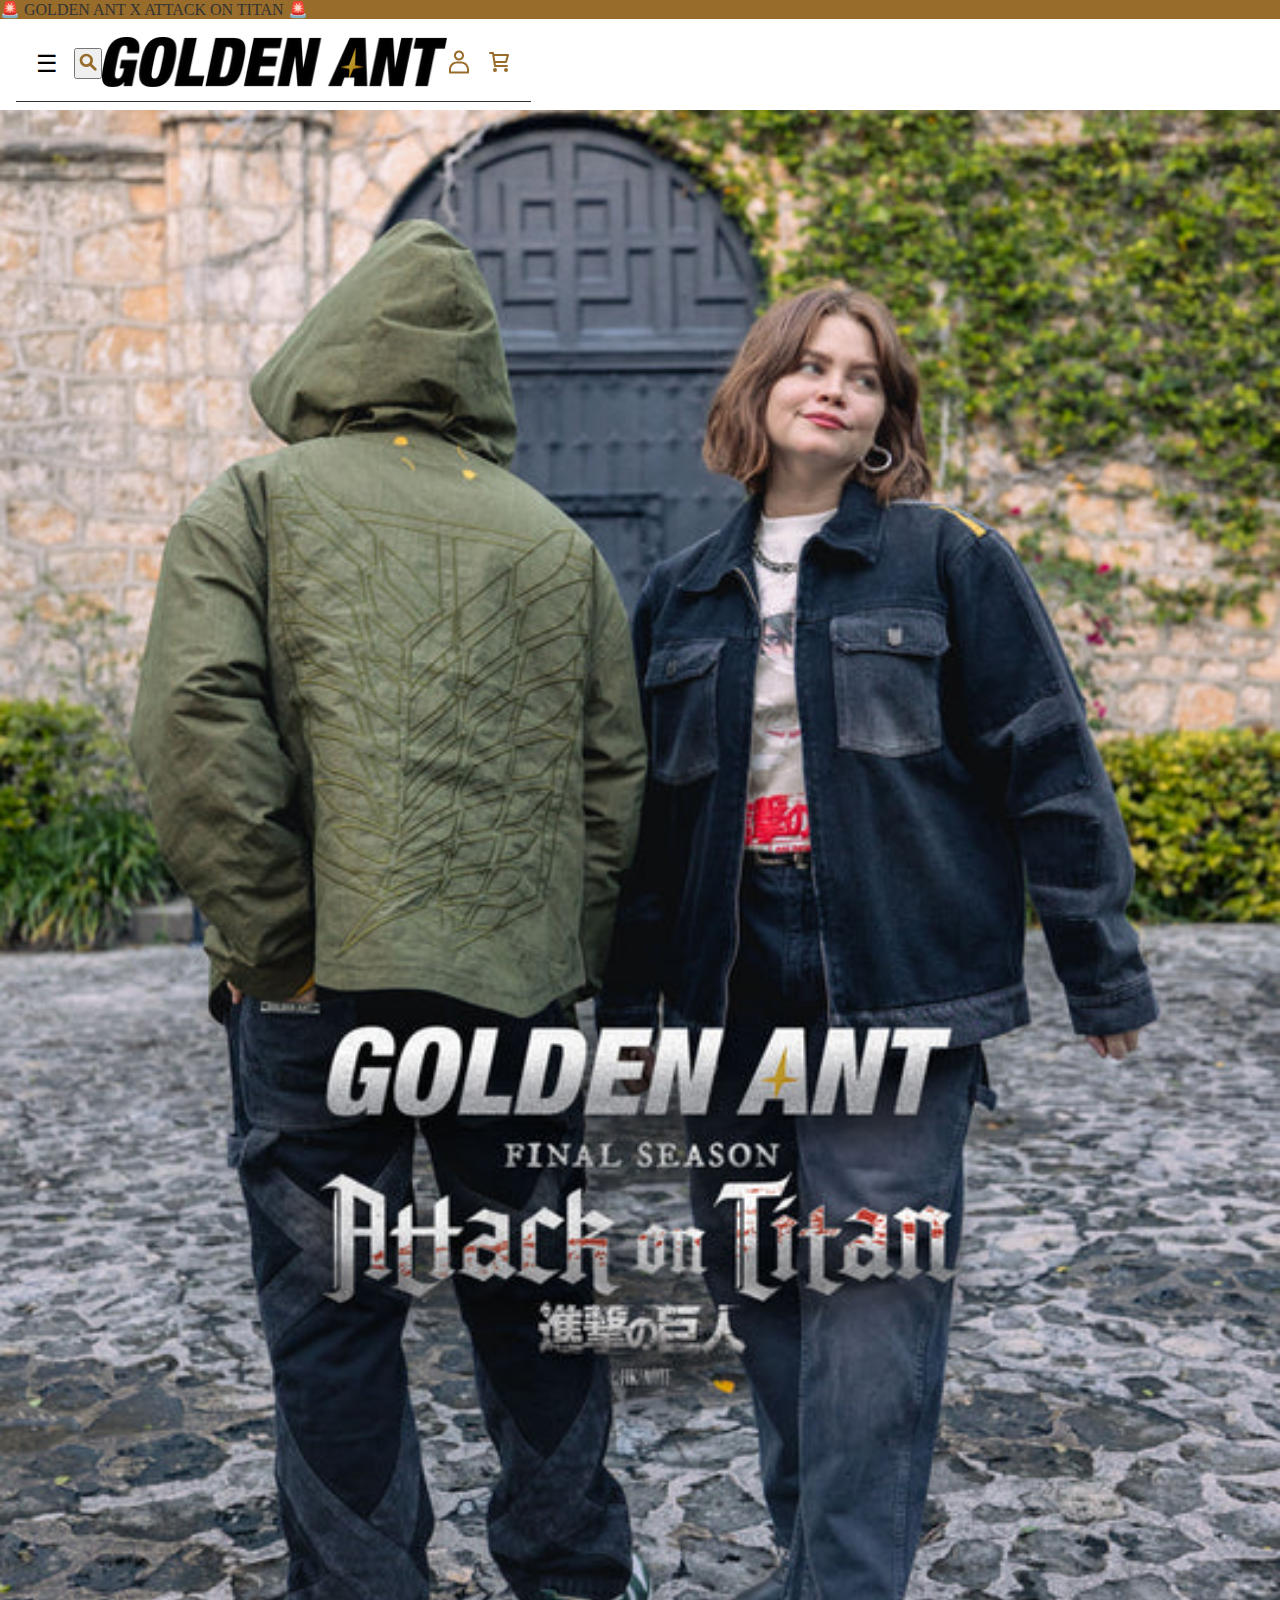
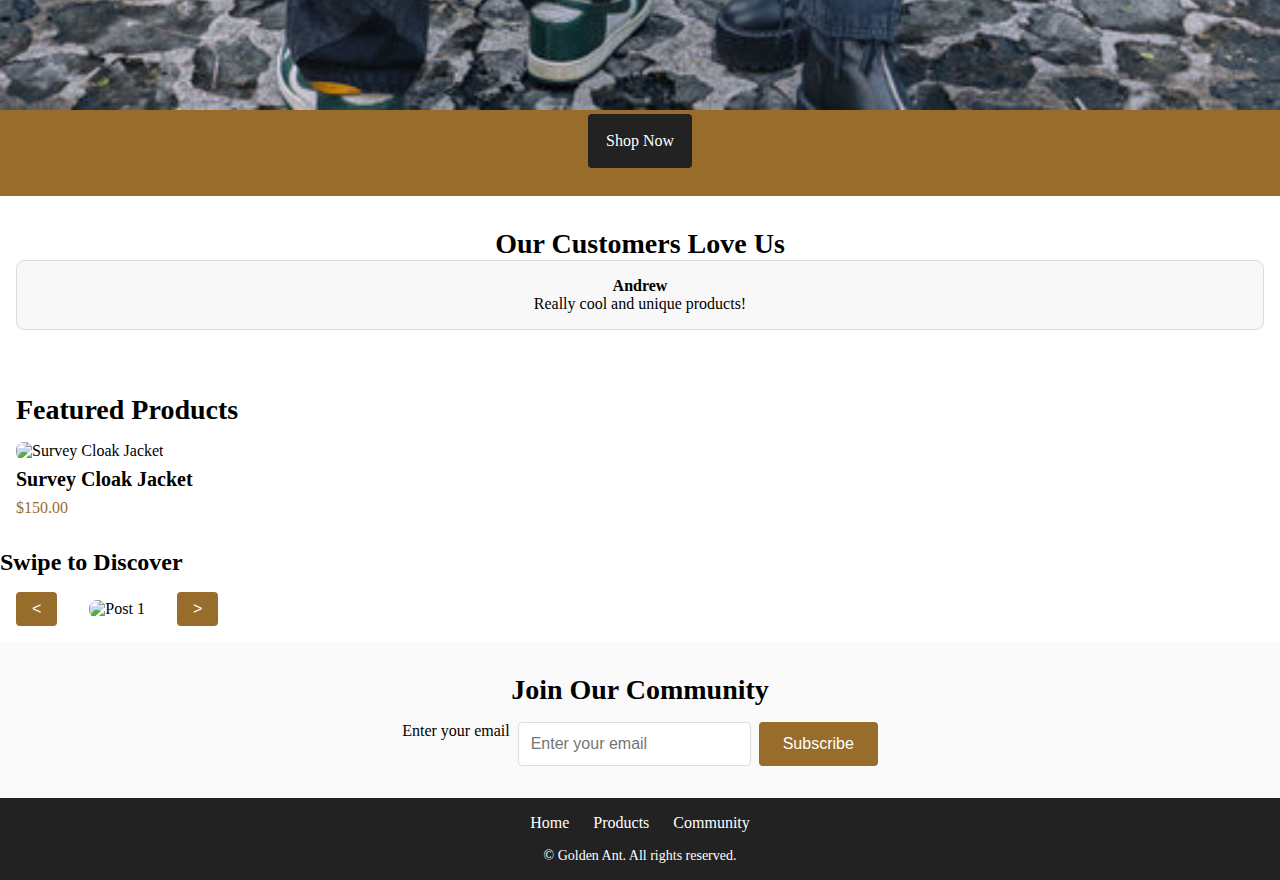
==== index.html @ 6c6c3143 "headache 2" ====
<!DOCTYPE html>
<html lang="en">
<head>
    <meta charset="UTF-8">
    <meta name="author" content="Anko">
    <meta name="viewport" content="width=device-width, initial-scale=1">
    <title>Golden Ant x Attack on Titan</title>
    <link href="styles/style.css" rel="stylesheet">
    <link rel="icon" type="image/svg+xml" href="images/ga-logo_32x32.png">
</head>

<body>
	 <!-- Announcement Bar -->
	 <div class="announcement-bar">
		<div class="sf__scrolling-text">
			<p >🚨 GOLDEN ANT X ATTACK ON TITAN 🚨</p>

		</div>
	</div>
    <!-- Header Section -->
    <header>
        <nav class="header-2__desktop" role="navigation" aria-label="Main Navigation">
			<!-- Left Navigation -->
			<div class="header-left">
			  <button class="nav-toggle" aria-label="Toggle navigation">☰</button>
			  <button class="search-toggle" aria-label="Search">
				<img src="/images/search-icon.svg" alt="Search" />
			  </button>
			</div>
		  
			<!-- Logo in the middle -->
			<div class="nav-logo">
			  <a href="#home" aria-label="Home">
				<img src="/images/GA-WORD-B-goldstar(3).png" alt="Golden Ant Logo" />
			  </a>
			</div>
		  
			<!-- Right Navigation -->
			<div class="header-right">
			  <a href="#login" class="icon" aria-label="User Login">
				<img src="/images/user-icon.svg" alt="User Login" />
			  </a>
			  <a href="#cart" class="icon" aria-label="Shopping Cart">
				<img src="/images/cart-icon.svg" alt="Shopping Cart" />
			  </a>
			</div>
		  
			<!-- Side Navigation -->
			<aside class="side-nav" aria-label="Side Navigation">
			  <button class="close-btn" aria-label="Close navigation">×</button>
			  <ul>
				<li><a href="#hero">Home</a></li>
				<li><a href="#reviews">Reviews</a></li>
				<li><a href="#products">Products</a></li>
				<li><a href="#community">Community</a></li>
			  </ul>
			</aside>
		  </nav>
		  
		  
    </header>

    <!-- Main Content -->
    <main>
        <!-- Hero Section -->
        <section id="hero" class="hero">
			<img id="hero-back"src="/images/AOT-LOOKBOOK-BANNER-MOBILE_e3d290a5-d907-42a6-9ab3-81bd8cd0cb33_540x.jpg" alt="">
            <a href="#products" class="cta-button" aria-label="Shop Now">Shop Now</a>
        </section>

        <!-- Reviews Section -->
        <section id="reviews" class="customer-reviews">
            <h2>Our Customers Love Us</h2>
            <div class="reviews">
                <div class="review">
                    <h4>Andrew</h4>
                    <p>Really cool and unique products!</p>
                </div>
                <!-- Add more reviews as needed -->
            </div>
        </section>

        <!-- Featured Products Section -->
        <section id="products" class="featured-products">
            <h2>Featured Products</h2>
            <div class="product-grid">
                <div class="product">
                    <img src="product1.jpg" alt="Survey Cloak Jacket">
                    <h3>Survey Cloak Jacket</h3>
                    <p>$150.00</p>
                </div>
                <!-- Add more products as needed -->
            </div>
        </section>

        <!-- TikTok Carousel -->
        <section class="social-section">
            <h2>Swipe to Discover</h2>
            <div class="carousel">
                <button class="carousel-left" aria-label="Scroll left">&lt;</button>
                <div class="social-feed">
                    <div class="social-item"><img src="tiktok1.jpg" alt="Post 1"></div>
                    <!-- Add more TikTok items as needed -->
                </div>
                <button class="carousel-right" aria-label="Scroll right">&gt;</button>
            </div>
        </section>

        <!-- Newsletter Section -->
        <section id="community" class="newsletter">
            <h2>Join Our Community</h2>
            <form action="submit_newsletter.php" method="POST">
                <label for="email">Enter your email</label>
                <input type="email" id="email" name="email" placeholder="Enter your email" required aria-label="Enter email">
                <button type="submit" aria-label="Subscribe">Subscribe</button>
            </form>
        </section>
    </main>

    <!-- Footer Section -->
    <footer>
        <div class="footer-top">
            <ul>
                <li><a href="#hero" aria-label="Home">Home</a></li>
                <li><a href="#products" aria-label="Products">Products</a></li>
                <li><a href="#community" aria-label="Community">Community</a></li>
            </ul>
        </div>
        <div class="footer-bottom">
            <p>© Golden Ant. All rights reserved.</p>
        </div>
    </footer>

    <script src="script.js"></script>
</body>
</html>
---- styles/style.css ----
/**************/
/* CSS REMEDY */
/**************/
*, *::after, *::before {
	box-sizing: border-box;
	margin: 0;
	padding: 0;
  }
  
  /*********************/
  /* CUSTOM PROPERTIES */
  /*********************/
  :root {
	font-size: 16px; /* 1rem = 16px */
	--primary-color: #986c2a; /* Golden Accent */
	--secondary-color: #222; /* Dark Shade */
	--light-color: #fff; /* White */
	--text-color: #333; /* Standard Text Color */
	--padding: 1rem; /* Reusable padding unit */
	--link-hover-color: #e0921b; /* Link hover effect */
	--border-radius: 0.25rem; /* Border radius for consistent styling */
  }
  
  /****************/
  /* JOUW STYLING */
  /****************/
  body {
    overflow-x: hidden; /* Prevent horizontal scrolling issues */
}
  /* Announcement Bar */
  .announcement-bar {
	display: block;
	justify-content: center;
	align-items: center;
	background-color: var(--primary-color);
	color: #333;
	font-size: 1rem;
	text-align: center;
	position: relative;
	overflow: hidden; /* Ensures scrolling text is contained */
        max-height: none;
        margin-right: 0;
    }

  
  
  .sf__scrolling-text {
	width: 100%;
    height: auto;
    display: flex;
    flex-direction: row;
    align-items: center;
    justify-content: flex-start;
    overflow: hidden;
    white-space: nowrap;
    vertical-align: baseline;
	animation: scrollText 10s linear infinite;
  }
  
  @keyframes scrollText {
	0% {
	  transform: translateX(100%);
	}
	100% {
	  transform: translateX(-100%);
	}
  }
  
  /* Header Styles */
/*****************/
/* HEADER STYLES */
/*****************/
/* Header Styling */
header {
    display: flex;
    justify-content: space-between; /* Space between logo and nav icons */
    align-items: center; /* Center elements vertically */
    background-color: var(--light-color);
    padding: 0.5rem var(--padding);
    position: sticky; /* Keeps the header fixed on scroll */
    top: 0;
    z-index: 10;
}
  
  /* Desktop Header */
  .header-2__desktop {
	display: flex;
	justify-content: space-between;
	align-items: center;
	padding: 10px 20px;
	background-color: var(--light-color);
	border-bottom: 1px solid var(--text-color);
	position: sticky;
	top: 0;
	z-index: 1000;
  }
  
  
  /* Left and Right Header Sections */
  .header-left,
  .header-right {
	  display: flex;
	  flex-shrink: 0;
	  align-items: center; /* Align items vertically */
	  gap: 1rem; /* Space between icons */
  }
  
  .header-right {
	  justify-content: flex-end; /* Right-align icons */
  }
  
  .icon img,
  .search-toggle img {
	  width: 24px;
	  height: 24px;
  }
  
  
  /* Center the Logo */
  .nav-logo {
    flex: 1; /* Takes available space */
    display: flex;
    justify-content: center; /* Centers the logo */
    align-items: center; /* Aligns logo vertically */
}

.nav-logo img {
    max-height: 50px; /* Keep a consistent logo size */
    max-width: 100%;
}

  /* Side Navigation (Initially hidden) */
  .side-nav {
	position: fixed;
	top: 0;
	left: -250px; /* Initially hidden */
	width: 250px;
	height: 100%;
	background-color: var(--secondary-color);
	color: var(--light-color);
	z-index: 2000; /* Above everything else */
	padding-top: 60px;
	transition: left 0.3s ease;
  }
  
  .side-nav.open {
	left: 0; /* Slide in */
  }
  
  .side-nav ul {
	list-style: none;
	padding: 0;
	margin: 0;
  }
  
  .side-nav ul li {
	padding: 15px 20px;
  }
  
  .side-nav ul li a {
	text-decoration: none;
	color: var(--light-color);
	font-size: 1.2rem;
  }
  
  .side-nav ul li a:hover {
	color: var(--link-hover-color);
  }
  
  /* Navigation Toggle Button */
  .nav-toggle {
	background: none;
	border: none;
	font-size: 1.5rem;
	cursor: pointer;
  }
  
  .close-btn {
	font-size: 2rem;
	color: var(--light-color);
	background: none;
	border: none;
	position: absolute;
	top: 10px;
	right: 20px;
	cursor: pointer;
  }
  
   
  /* Icon Styling */
  .icon img,
  .search-toggle img {
	width: 24px;
	height: 24px;
	cursor: pointer;
	flex: 1;
    text-align: right;
  }
  
  
  
  /* Responsive Design for Smaller Screens */
  @media (max-width: 768px) {
    header {
        flex-wrap: wrap; /* Allow wrapping on smaller screens */
        padding: 0.75rem;
    }

    .header-left,
    .header-right {
        justify-content: center; /* Center icons on smaller screens */
        flex: 1; /* Spread evenly */
    }

    .nav-logo {
        order: -1; /* Ensure logo is in the middle */
    }

    .nav-logo img {
        max-height: 40px; /* Reduce logo size */
    }
	.side-nav {
		left: -250px; /* Hide by default on small screens */
	  }
} 
  /* Hero Section */
  #hero-back {
	position: relative;
	background: center/contain no-repeat; /* Use contain instead of cover */
  	background-color: #333; /* Fallback background color */
  	width: 100%;
  	transition: margin-top 0.3s ease; /* Adjust based on the height of the header */
  }

  .hero {
	text-align: center;
	background-color: var(--primary-color);
	color: var(--light-color);
  }
  
  .hero h1 {
	font-size: 2rem;
  }
  
  .hero p {
	font-size: 1.25rem;
	margin: 1rem 0;
  }
  
  .cta-button {
	display: inline-block;
	margin: 0 0 1.75rem;
	padding: 1.125rem;
	font-size: 1rem;
	background-color: var(--secondary-color);
	color: var(--light-color);
	text-decoration: none;
	border-radius: var(--border-radius);
	transition: background-color 0.3s ease;
	
  }
  
  .cta-button:hover {
	background-color: #000; /* Slight darkening */
  }
  
  /* Reviews Section */
  .customer-reviews {
	background-color: var(--light-color);
	padding: 2rem var(--padding);
	text-align: center;
  }
  
  .customer-reviews h2 {
	font-size: 1.75rem;
  }
  
  .reviews {
	display: grid;
	grid-template-columns: repeat(auto-fit, minmax(15rem, 1fr));
	gap: 1.5rem;
  }
  
  .review {
	padding: 1rem;
	background-color: #f8f8f8;
	border: 1px solid #ddd;
	border-radius: 0.5rem;
	font-size: 1rem;
  }
  
  /* Featured Products */
  .featured-products {
	padding: 2rem var(--padding);
  }
  
  .featured-products h2 {
	font-size: 1.75rem;
	margin-bottom: 1rem;
  }
  
  .product-grid {
	display: grid;
	grid-template-columns: repeat(auto-fit, minmax(10rem, 1fr));
	gap: 1rem;
  }
  
  .product img {
	width: 100%;
	height: auto;
	border-radius: 0.5rem;
  }
  
  .product h3 {
	font-size: 1.25rem;
	margin: 0.5rem 0;
  }
  
  .product p {
	font-size: 1rem;
	color: var(--primary-color);
  }
  
  /* Carousel Section */
  .carousel {
	display: flex;
	align-items: center;
	overflow-x: auto;
	gap: 1rem;
	padding: 1rem var(--padding);
	scroll-behavior: smooth;
  }
  
  .carousel-left, .carousel-right {
	background-color: var(--primary-color);
	color: var(--light-color);
	border: none;
	padding: 0.5rem 1rem;
	font-size: 1rem;
	cursor: pointer;
	border-radius: var(--border-radius);
  }
  
  .social-feed {
	display: flex;
	gap: 1rem;
  }
  
  .social-item img {
	width: 8rem;
	height: 8rem;
	object-fit: cover;
	border-radius: 0.5rem;
  }
  
  /* Newsletter Section */
  .newsletter {
	text-align: center;
	padding: 2rem var(--padding);
	background-color: #fafafa;
  }
  
  .newsletter h2 {
	font-size: 1.75rem;
  }
  
  .newsletter form {
	display: flex;
	justify-content: center;
	gap: 0.5rem;
	margin-top: 1rem;
  }
  
  .newsletter input {
	padding: 0.75em;
	font-size: 1rem;
	border: 1px solid #ddd;
	border-radius: var(--border-radius);
  }
  
  .newsletter button {
	padding: 0.75em 1.5em;
	font-size: 1rem;
	background-color: var(--primary-color);
	color: var(--light-color);
	border: none;
	border-radius: var(--border-radius);
	cursor: pointer;
  }
  
  .newsletter button:hover {
	background-color: var(--link-hover-color);
  }
  
  /* Footer */
  footer {
	padding: 1rem var(--padding);
	background-color: var(--secondary-color);
	color: var(--light-color);
	text-align: center;
  }
  
  .footer-top ul {
	list-style: none;
	display: flex;
	justify-content: center;
	gap: 1.5rem;
	padding: 0;
	margin: 0;
  }
  
  .footer-top ul li a {
	color: var(--light-color);
	text-decoration: none;
  }
  
  .footer-top ul li a:hover {
	color: var(--link-hover-color);
  }
  
  .footer-bottom {
	margin-top: 1rem;
	font-size: 0.875rem; /* Slightly smaller font */
  }
  
  /* Responsive Design: Mobile First */
  @media (min-width: 768px) {
	/* Update layout for tablets and larger screens */
	.product-grid {
	  grid-template-columns: repeat(auto-fit, minmax(12rem, 1fr));
	}
  
	.reviews {
	  grid-template-columns: repeat(auto-fit, minmax(18rem, 1fr));
	}
  
	.carousel {
	  gap: 2rem;
	}
  }
  
  @media (min-width: 1024px) {
	/* Update layout for larger screens */
	.product-grid {
	  grid-template-columns: repeat(auto-fit, minmax(15rem, 1fr));
	}
  }
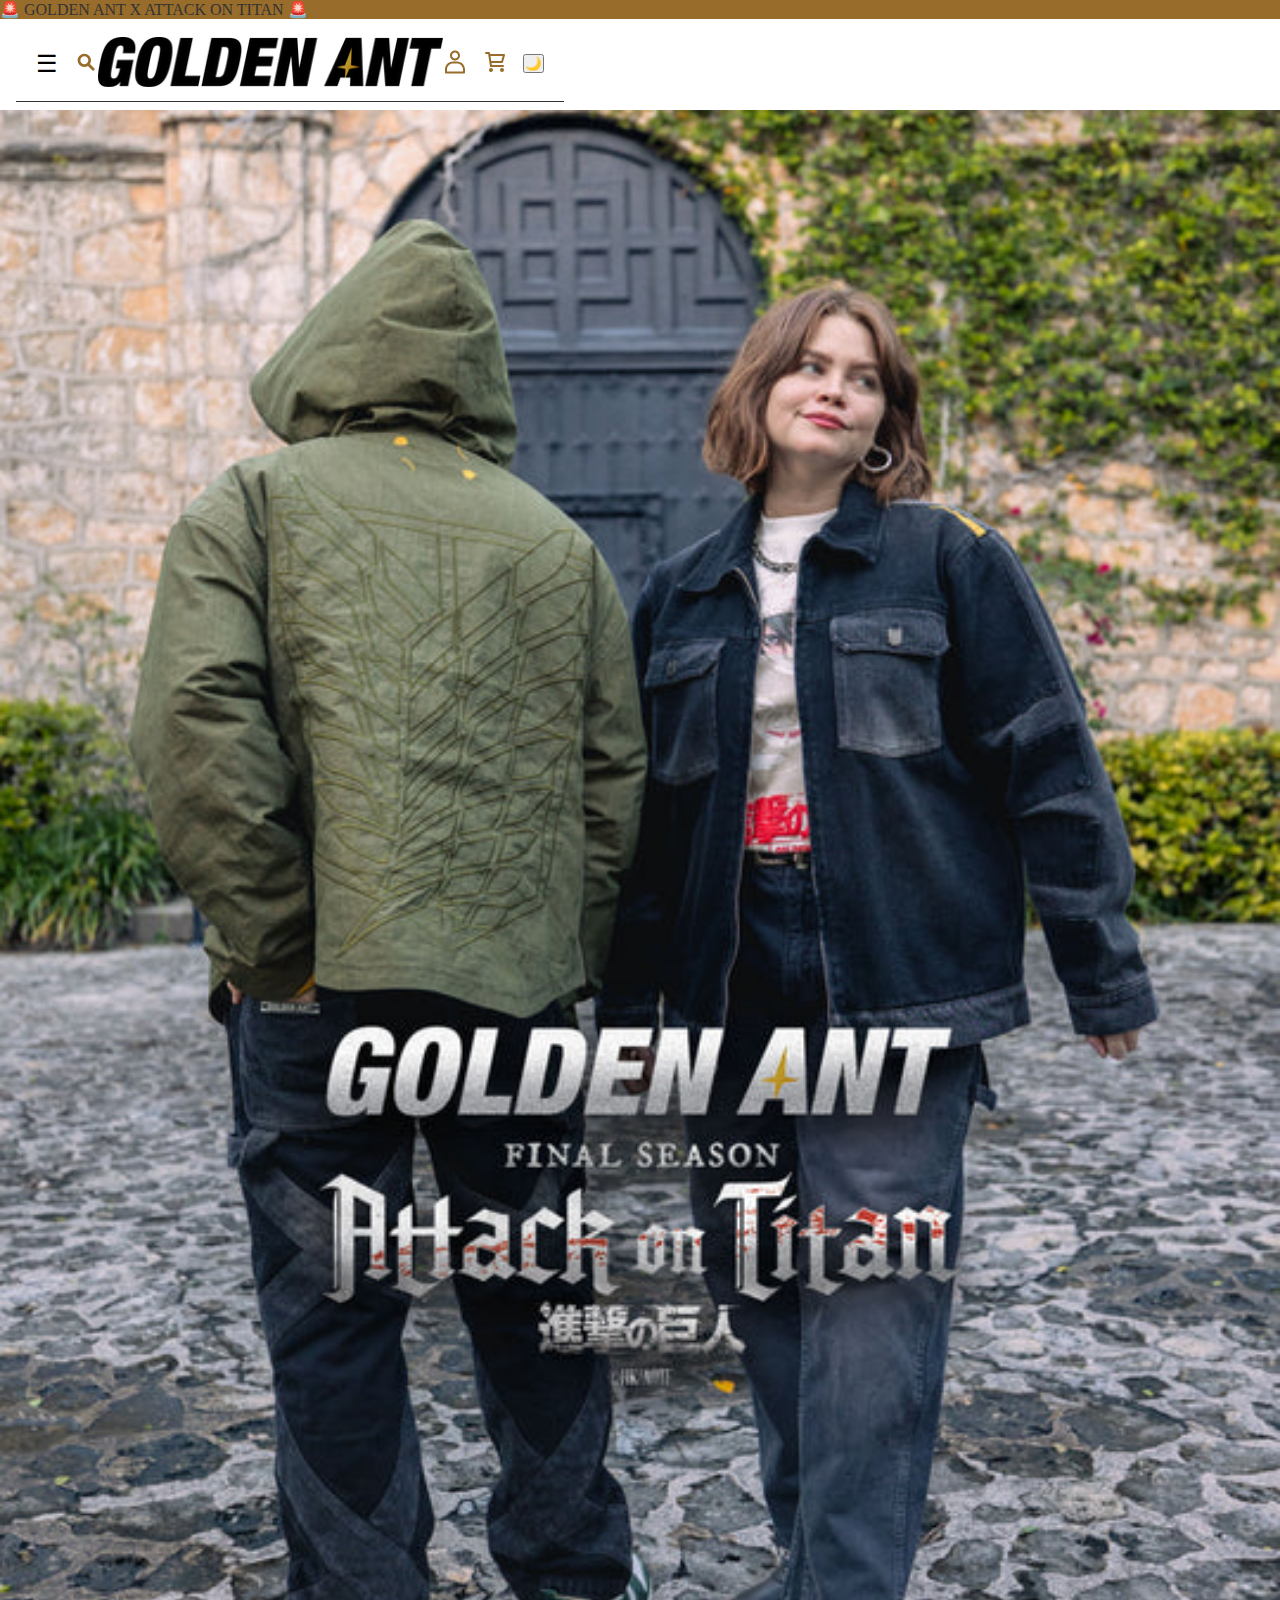
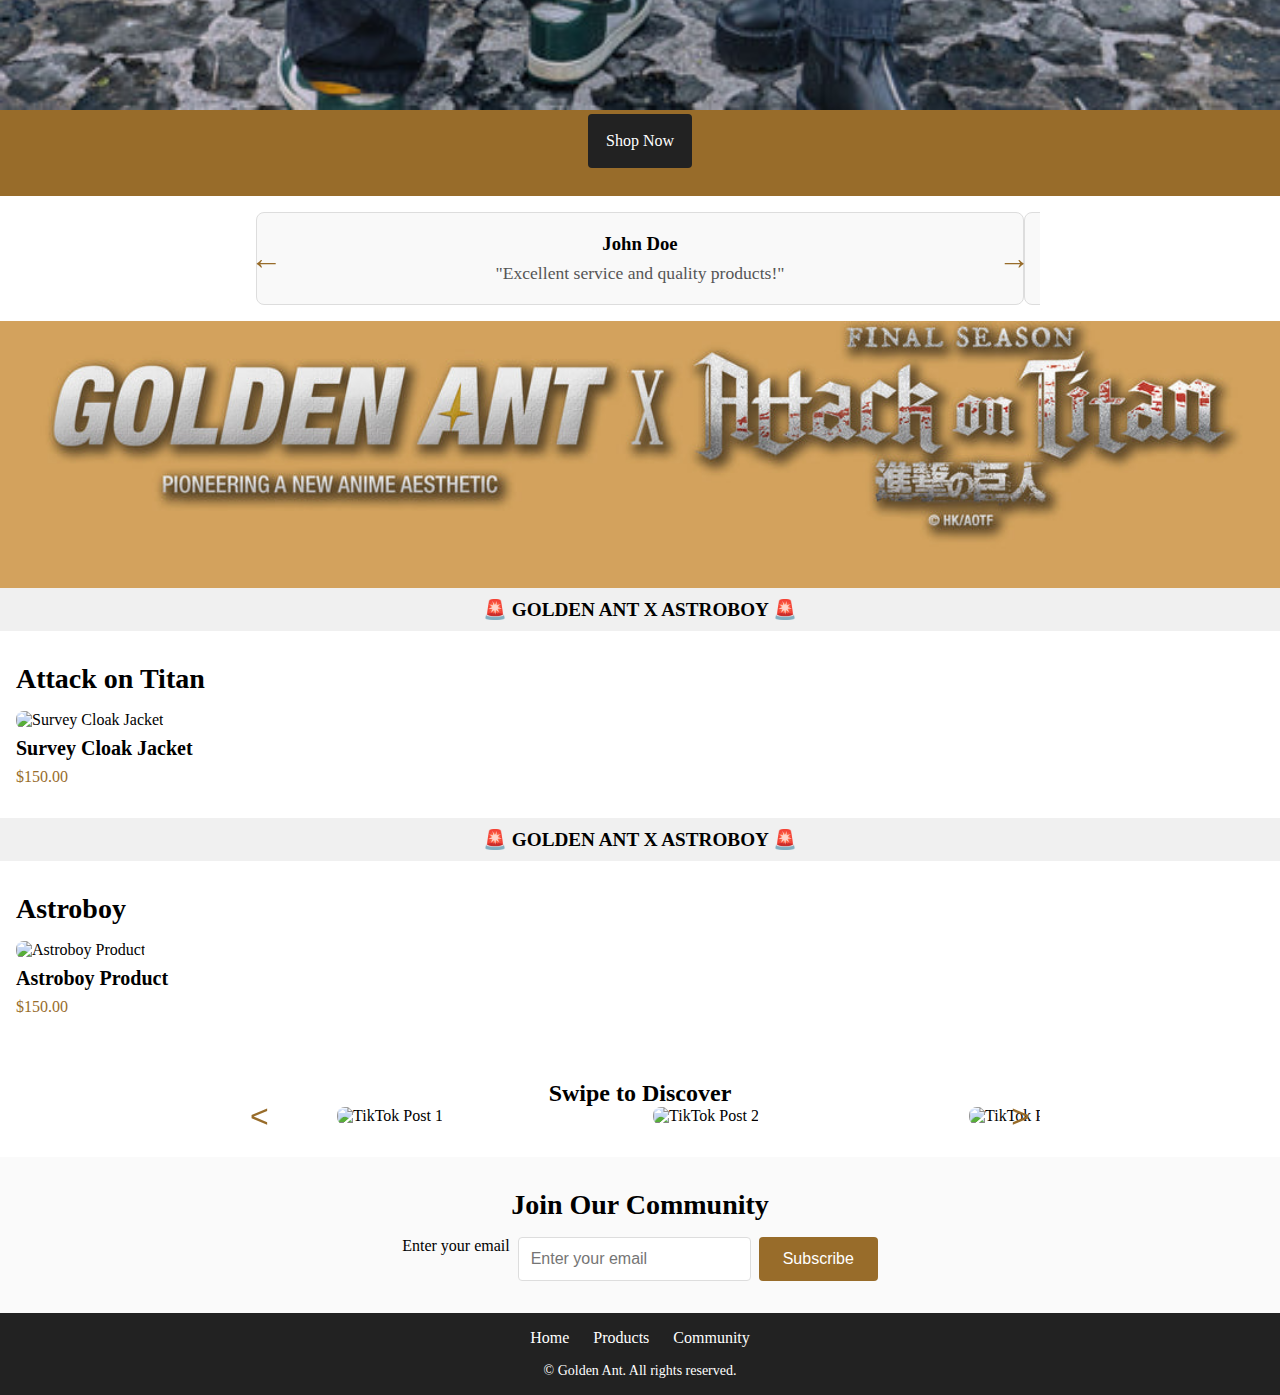
==== commit aeb297f8: "resa" ====
--- a/index.html
+++ b/index.html
@@ -23,11 +23,12 @@
 			<!-- Left Navigation -->
 			<div class="header-left">
 			  <button class="nav-toggle" aria-label="Toggle navigation">☰</button>
-			  <button class="search-toggle" aria-label="Search">
+
+			  <a class="search-toggle" aria-label="Search">
 				<img src="/images/search-icon.svg" alt="Search" />
-			  </button>
+			  </a>
 			</div>
-		  
+
 			<!-- Logo in the middle -->
 			<div class="nav-logo">
 			  <a href="#home" aria-label="Home">
@@ -43,6 +44,8 @@
 			  <a href="#cart" class="icon" aria-label="Shopping Cart">
 				<img src="/images/cart-icon.svg" alt="Shopping Cart" />
 			  </a>
+			  <button class="dark-mode-toggle" aria-label="Toggle dark mode">🌙</button>
+
 			</div>
 		  
 			<!-- Side Navigation -->
@@ -65,46 +68,90 @@
         <!-- Hero Section -->
         <section id="hero" class="hero">
 			<img id="hero-back"src="/images/AOT-LOOKBOOK-BANNER-MOBILE_e3d290a5-d907-42a6-9ab3-81bd8cd0cb33_540x.jpg" alt="">
-            <a href="#products" class="cta-button" aria-label="Shop Now">Shop Now</a>
+            <a href="products.html" class="cta-button" aria-label="Shop Now">Shop Now</a>
         </section>
 
         <!-- Reviews Section -->
-        <section id="reviews" class="customer-reviews">
-            <h2>Our Customers Love Us</h2>
-            <div class="reviews">
-                <div class="review">
-                    <h4>Andrew</h4>
-                    <p>Really cool and unique products!</p>
-                </div>
-                <!-- Add more reviews as needed -->
-            </div>
-        </section>
+<section class="carousel" aria-label="Customer Reviews">
+	<button class="carousel-control prev" aria-label="Previous Review">←</button>
+	<div class="carousel-track">
+	  <article class="carousel-item">
+		<h3>John Doe</h3>
+		<p>"Excellent service and quality products!"</p>
+	  </article>
+	  <article class="carousel-item">
+		<h3>Jane Smith</h3>
+		<p>"A seamless shopping experience from start to finish."</p>
+	  </article>
+	  <article class="carousel-item">
+		<h3>Mike Brown</h3>
+		<p>"I would highly recommend this store to my friends."</p>
+	  </article>
+	</div>
+	<button class="carousel-control next" aria-label="Next Review">→</button>
+  </section>
+  
+  <img src="images/WEB-COLLAB-BLOCK-yellow-bg-off-center_1080x.jpg" alt="A descriptive text of the image" class="responsive-image" />
 
-        <!-- Featured Products Section -->
-        <section id="products" class="featured-products">
-            <h2>Featured Products</h2>
-            <div class="product-grid">
-                <div class="product">
-                    <img src="product1.jpg" alt="Survey Cloak Jacket">
-                    <h3>Survey Cloak Jacket</h3>
-                    <p>$150.00</p>
-                </div>
-                <!-- Add more products as needed -->
-            </div>
-        </section>
+ <!-- Announcement Bar -->
+ <div class="announcement-bar-white">
+  <div class="sf__scrolling-text-">
+    <p>🚨 GOLDEN ANT X ASTROBOY 🚨</p>
+  </div>
+</div>
+<!-- Featured Products Section: Attack on Titan -->
+<section id="products" class="featured-products">
+  <h2>Attack on Titan</h2>
+  <div class="product-grid">
+    <div class="product">
+      <img src="product1.jpg" alt="Survey Cloak Jacket">
+      <h3>Survey Cloak Jacket</h3>
+      <p>$150.00</p>
+    </div>
+    <!-- Add more products as needed -->
+  </div>
+</section>
 
-        <!-- TikTok Carousel -->
-        <section class="social-section">
-            <h2>Swipe to Discover</h2>
-            <div class="carousel">
-                <button class="carousel-left" aria-label="Scroll left">&lt;</button>
-                <div class="social-feed">
-                    <div class="social-item"><img src="tiktok1.jpg" alt="Post 1"></div>
-                    <!-- Add more TikTok items as needed -->
-                </div>
-                <button class="carousel-right" aria-label="Scroll right">&gt;</button>
-            </div>
-        </section>
+<!-- Announcement Bar (Repeated) -->
+<div class="announcement-bar-white">
+  <div class="sf__scrolling-text-">
+    <p>🚨 GOLDEN ANT X ASTROBOY 🚨</p>
+  </div>
+</div>
+
+<!-- Featured Products Section: Astroboy -->
+<section id="products" class="featured-products">
+  <h2>Astroboy</h2>
+  <div class="product-grid">
+    <div class="product">
+      <img src="product1.jpg" alt="Astroboy Product">
+      <h3>Astroboy Product</h3>
+      <p>$150.00</p>
+    </div>
+    <!-- Add more products as needed -->
+  </div>
+</section>
+
+<!-- TikTok Carousel Section -->
+<section class="social-section">
+  <h2>Swipe to Discover</h2>
+  <div class="carousel-tiktok">
+    <button class="carousel-left" aria-label="Scroll left">&lt;</button>
+    <div class="social-feed">
+      <div class="social-item">
+        <img src="tiktok1.jpg" alt="TikTok Post 1">
+      </div>
+      <div class="social-item">
+        <img src="tiktok2.jpg" alt="TikTok Post 2">
+      </div>
+      <div class="social-item">
+        <img src="tiktok3.jpg" alt="TikTok Post 3">
+      </div>
+      <!-- Add more TikTok items as needed -->
+    </div>
+    <button class="carousel-right" aria-label="Scroll right">&gt;</button>
+  </div>
+</section>
 
         <!-- Newsletter Section -->
         <section id="community" class="newsletter">
@@ -131,6 +178,6 @@
         </div>
     </footer>
 
-    <script src="script.js"></script>
+    <script src="/scripts/script.js"></script>
 </body>
 </html>
--- a/styles/style.css
+++ b/styles/style.css
@@ -24,53 +24,72 @@
   /****************/
   /* JOUW STYLING */
   /****************/
-  body {
-    overflow-x: hidden; /* Prevent horizontal scrolling issues */
-}
+  body.dark-mode {
+	--primary-color: #f0b74b; /* Slightly brighter golden accent */
+	--secondary-color: #111; /* Darker background for contrast */
+	--light-color: #181818; /* Dark mode background */
+	--text-color: #e0e0e0; /* Light text for contrast */
+	--link-hover-color: #fbb34b; /* Brighter gold hover effect */
+	--bg-color: #202020; /* Neutral background for cards and carousels */
+	--border-color: #444; /* Softer borders */
+	overflow-x: hidden; /* Prevent horizontal scrolling issues */
+  }
+  
   /* Announcement Bar */
-  .announcement-bar {
+/* Announcement Bar */
+.announcement-bar {
 	display: block;
 	justify-content: center;
 	align-items: center;
-	background-color: var(--primary-color);
-	color: #333;
+	background-color: var(--primary-color); /* Golden Accent */
+	color: #333; /* Text color */
 	font-size: 1rem;
 	text-align: center;
 	position: relative;
 	overflow: hidden; /* Ensures scrolling text is contained */
-        max-height: none;
-        margin-right: 0;
-    }
-
-  
-  
+	margin-right: 0;
+  }
+  
+  /* Scrolling Text Container */
   .sf__scrolling-text {
 	width: 100%;
-    height: auto;
-    display: flex;
-    flex-direction: row;
-    align-items: center;
-    justify-content: flex-start;
-    overflow: hidden;
-    white-space: nowrap;
-    vertical-align: baseline;
-	animation: scrollText 10s linear infinite;
-  }
-  
+	height: auto;
+	display: flex;
+	flex-direction: row;
+	align-items: center;
+	justify-content: flex-start;
+	overflow: hidden;
+	white-space: nowrap;
+	vertical-align: baseline;
+	animation: scrollText 10s linear infinite; /* Apply scrolling animation */
+  }
+  
+  /* Scroll Text Animation */
   @keyframes scrollText {
 	0% {
-	  transform: translateX(100%);
+	  transform: translateX(100%); /* Start from the right */
 	}
 	100% {
-	  transform: translateX(-100%);
-	}
-  }
-  
-  /* Header Styles */
+	  transform: translateX(-100%); /* End at the left */
+	}
+  }
+  
+  /* White Background Announcement Bar */
+  .announcement-bar-white {
+	background-color: #f0f0f0; /* Light background */
+	padding: 10px 0;
+	text-align: center;
+  }
+  
+  /* Scrolling Text Style for White Background */
+  .sf__scrolling-text- p {
+	font-size: 1.2rem;
+	margin: 0;
+	font-weight: bold;
+  }
+  
 /*****************/
 /* HEADER STYLES */
-/*****************/
-/* Header Styling */
 header {
     display: flex;
     justify-content: space-between; /* Space between logo and nav icons */
@@ -259,34 +278,93 @@
 	transition: background-color 0.3s ease;
 	
   }
-  
-  .cta-button:hover {
-	background-color: #000; /* Slight darkening */
-  }
+
+  .cta-button,
+.newsletter button {
+  color: var(--light-color); /* White or light color for the text */
+}
+
+body.dark-mode .cta-button,
+body.dark-mode .newsletter button {
+  color: var(--text-color); /* Light gray text for contrast in dark mode */
+}
   
   /* Reviews Section */
-  .customer-reviews {
-	background-color: var(--light-color);
-	padding: 2rem var(--padding);
+ /* Carousel Container */
+.carousel {
+	display: flex;
+	align-items: center;
+	justify-content: center;
+	position: relative;
+	width: 100%;
+	max-width: 800px; /* Adjust based on your layout */
+	margin: auto;
+	padding: 1rem;
+	overflow: hidden; /* Hide overflowing reviews */
+  }
+  
+  /* Review Track */
+  .carousel-track {
+	display: flex;
+	transition: transform 0.5s ease-in-out;
+  }
+  
+  /* Each Review Item */
+  .carousel-item {
+	flex: 0 0 100%; /* Each item takes full width */
+	padding: 20px;
 	text-align: center;
-  }
-  
-  .customer-reviews h2 {
-	font-size: 1.75rem;
-  }
-  
-  .reviews {
-	display: grid;
-	grid-template-columns: repeat(auto-fit, minmax(15rem, 1fr));
-	gap: 1.5rem;
-  }
-  
-  .review {
-	padding: 1rem;
-	background-color: #f8f8f8;
+	background-color: #f9f9f9;
 	border: 1px solid #ddd;
-	border-radius: 0.5rem;
-	font-size: 1rem;
+	border-radius: 8px;
+  }
+  
+  .carousel-item h3 {
+	margin-bottom: 0.5rem;
+  }
+  
+  .carousel-item p {
+	font-size: 1.1rem;
+	color: #555;
+  }
+  
+  /* Carousel Controls (Prev/Next Buttons) */
+  .carousel-control {
+	background: none;
+	border: none;
+	font-size: 2rem;
+	color: #986c2a; /* Golden accent color */
+	cursor: pointer;
+	position: absolute;
+	top: 50%;
+	transform: translateY(-50%);
+	z-index: 10;
+  }
+  
+  .carousel-control.prev {
+	left: 10px;
+  }
+  
+  .carousel-control.next {
+	right: 10px;
+  }
+  
+  /* Hover effect for buttons */
+  .carousel-control:hover {
+	color: #e0921b; /* Brighten hover color */
+  }
+  
+  /* Mobile Responsiveness */
+  @media (max-width: 768px) {
+	.carousel-item {
+	  max-width: 90%; /* Reduce width on smaller screens */
+	}
+  }
+  
+  .responsive-image {
+	width: 100%;
+	height: auto;
+	display: block;
   }
   
   /* Featured Products */
@@ -321,37 +399,81 @@
 	color: var(--primary-color);
   }
   
-  /* Carousel Section */
-  .carousel {
-	display: flex;
-	align-items: center;
-	overflow-x: auto;
-	gap: 1rem;
-	padding: 1rem var(--padding);
-	scroll-behavior: smooth;
-  }
-  
-  .carousel-left, .carousel-right {
-	background-color: var(--primary-color);
-	color: var(--light-color);
-	border: none;
-	padding: 0.5rem 1rem;
-	font-size: 1rem;
-	cursor: pointer;
-	border-radius: var(--border-radius);
-  }
-  
-  .social-feed {
-	display: flex;
-	gap: 1rem;
-  }
-  
-  .social-item img {
-	width: 8rem;
-	height: 8rem;
-	object-fit: cover;
-	border-radius: 0.5rem;
-  }
+  /* TikTok Carousel Section */
+.social-section {
+    padding: 2rem;
+    text-align: center;
+}
+
+.carousel-tiktok {
+    display: flex;
+    align-items: center;
+    position: relative;
+    overflow: hidden; /* Hide elements that are out of view */
+    width: 100%;
+    max-width: 800px; /* Adjust based on your desired width */
+    margin: auto;
+}
+
+.social-feed {
+    display: flex;
+    gap: 1rem;
+    transition: transform 0.3s ease-in-out; /* Smooth scrolling transition */
+}
+
+.social-item {
+    flex: 0 0 auto; /* Prevent items from shrinking or growing */
+    width: 100%;
+    max-width: 300px; /* Maximum width for each TikTok post */
+    height: auto;
+    border-radius: 8px; /* Rounded corners for images */
+    overflow: hidden;
+}
+
+.social-item img {
+    width: 100%;
+    height: auto;
+    border-radius: 8px; /* Rounded corners for images */
+}
+
+/* Left and Right Navigation Buttons */
+.carousel-left,
+.carousel-right {
+    background: none;
+    border: none;
+    font-size: 2rem;
+    color: var(--primary-color);
+    cursor: pointer;
+    position: absolute;
+    top: 50%;
+    transform: translateY(-50%);
+    z-index: 10;
+}
+
+.carousel-left {
+    left: 10px; /* Position left button */
+}
+
+.carousel-right {
+    right: 10px; /* Position right button */
+}
+
+.carousel-left:hover,
+.carousel-right:hover {
+    color: #e0921b; /* Hover effect with brighter gold */
+}
+
+/* Mobile Responsiveness */
+@media (max-width: 768px) {
+    .social-feed {
+        gap: 0.5rem; /* Less space on mobile */
+    }
+
+    .social-item {
+        max-width: 200px; /* Smaller size for mobile */
+    }
+}
+
   
   /* Newsletter Section */
   .newsletter {
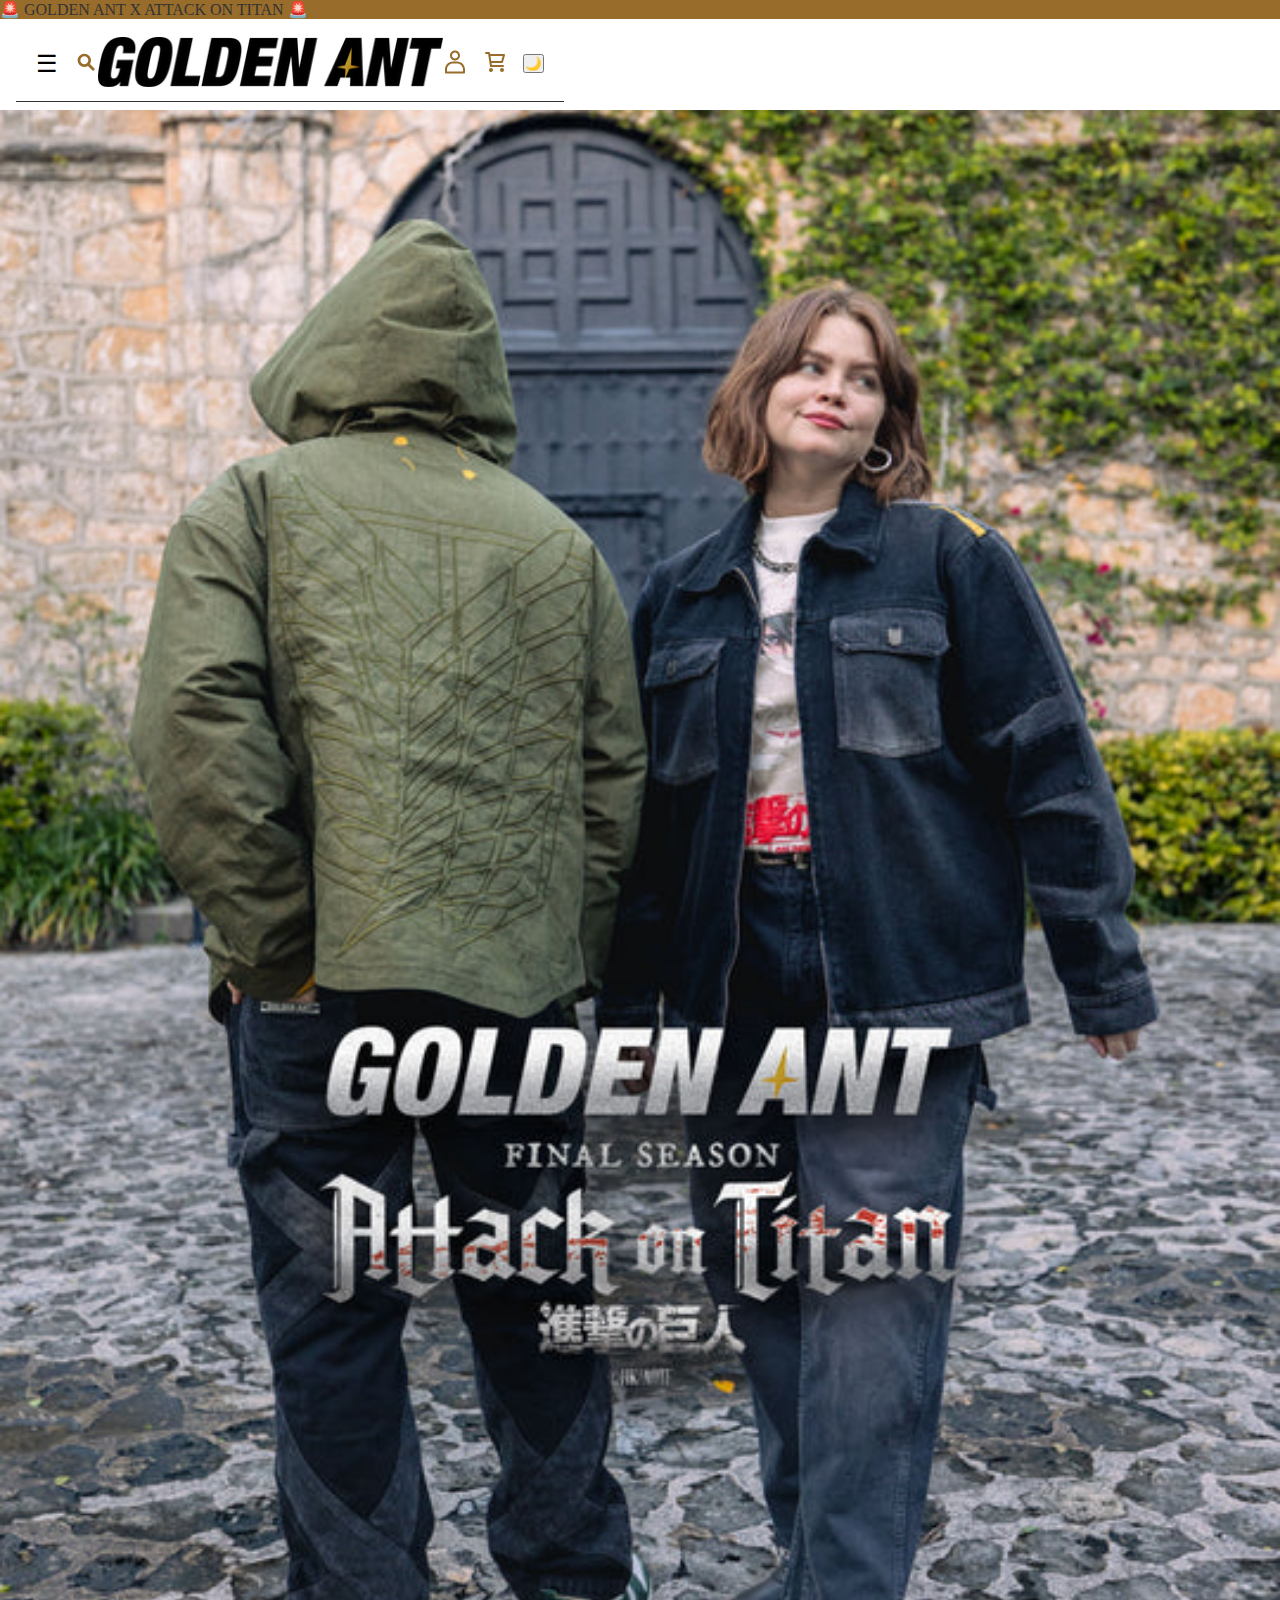
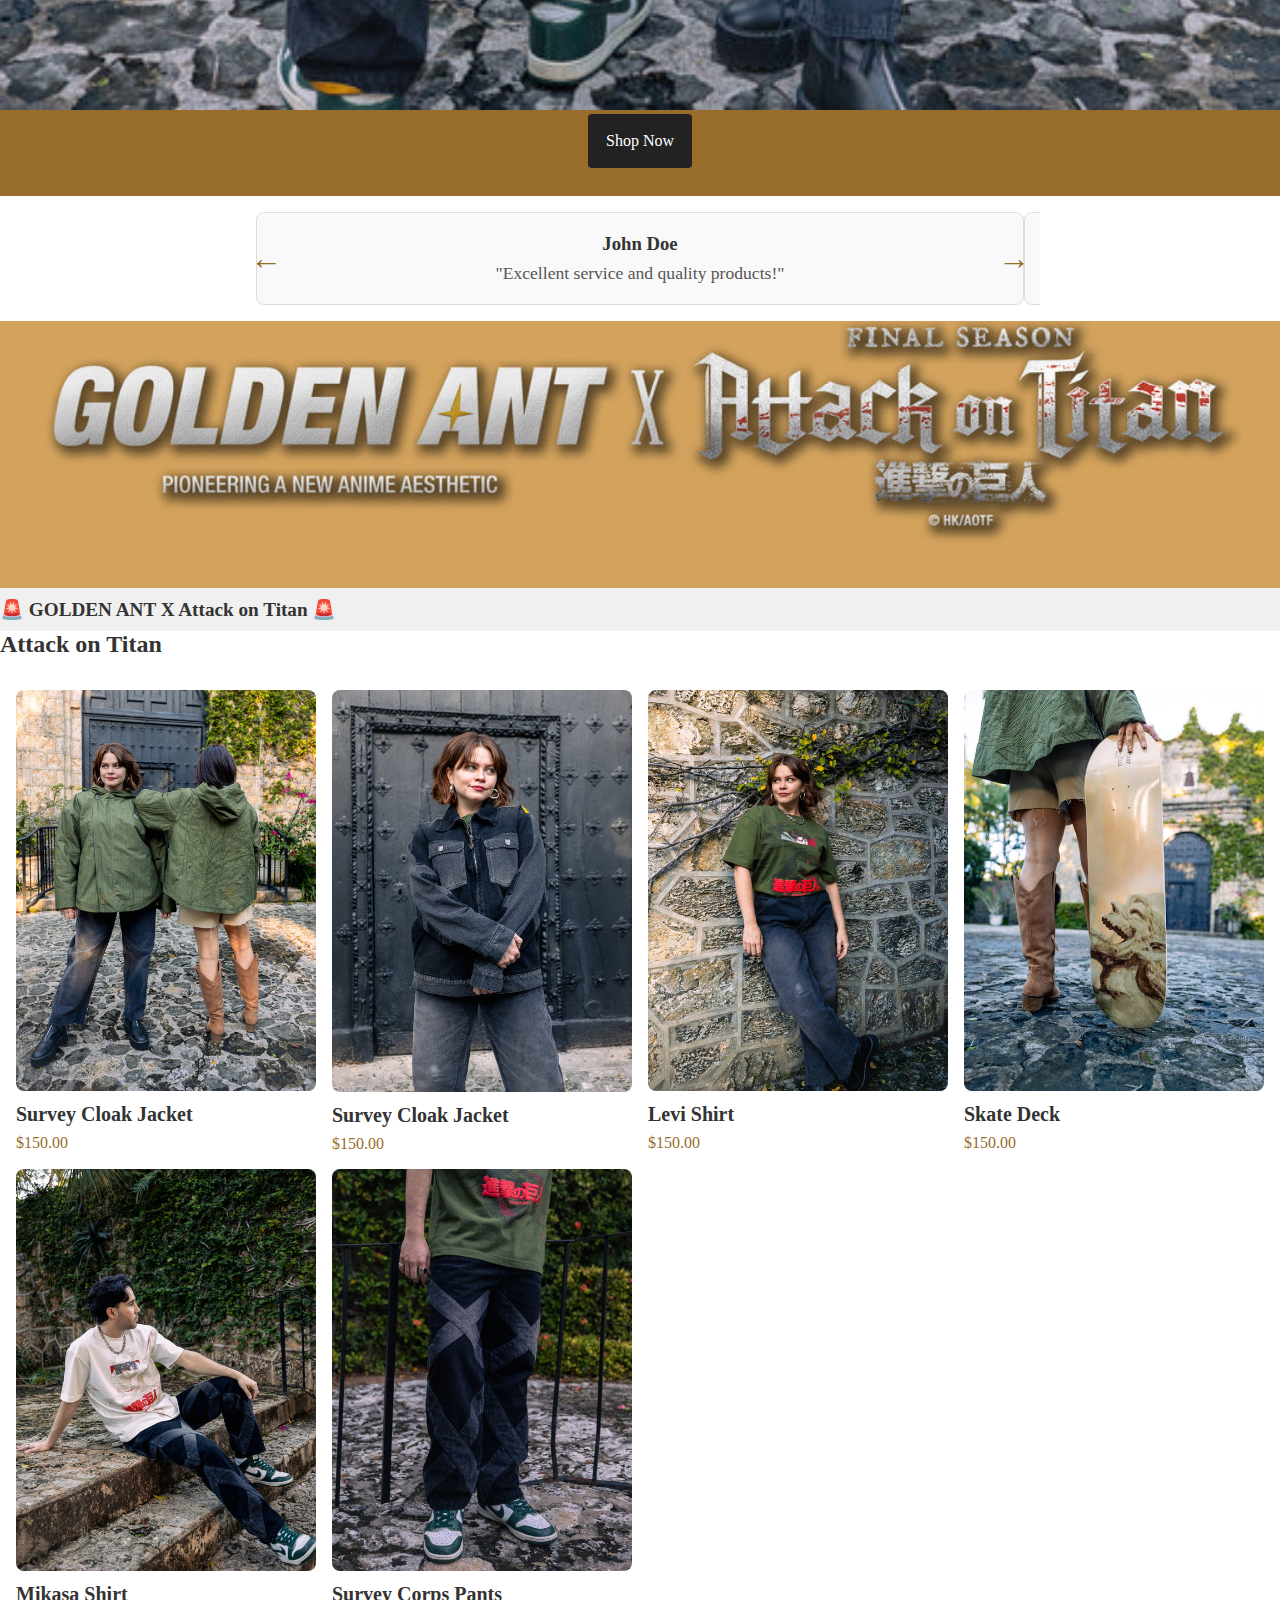
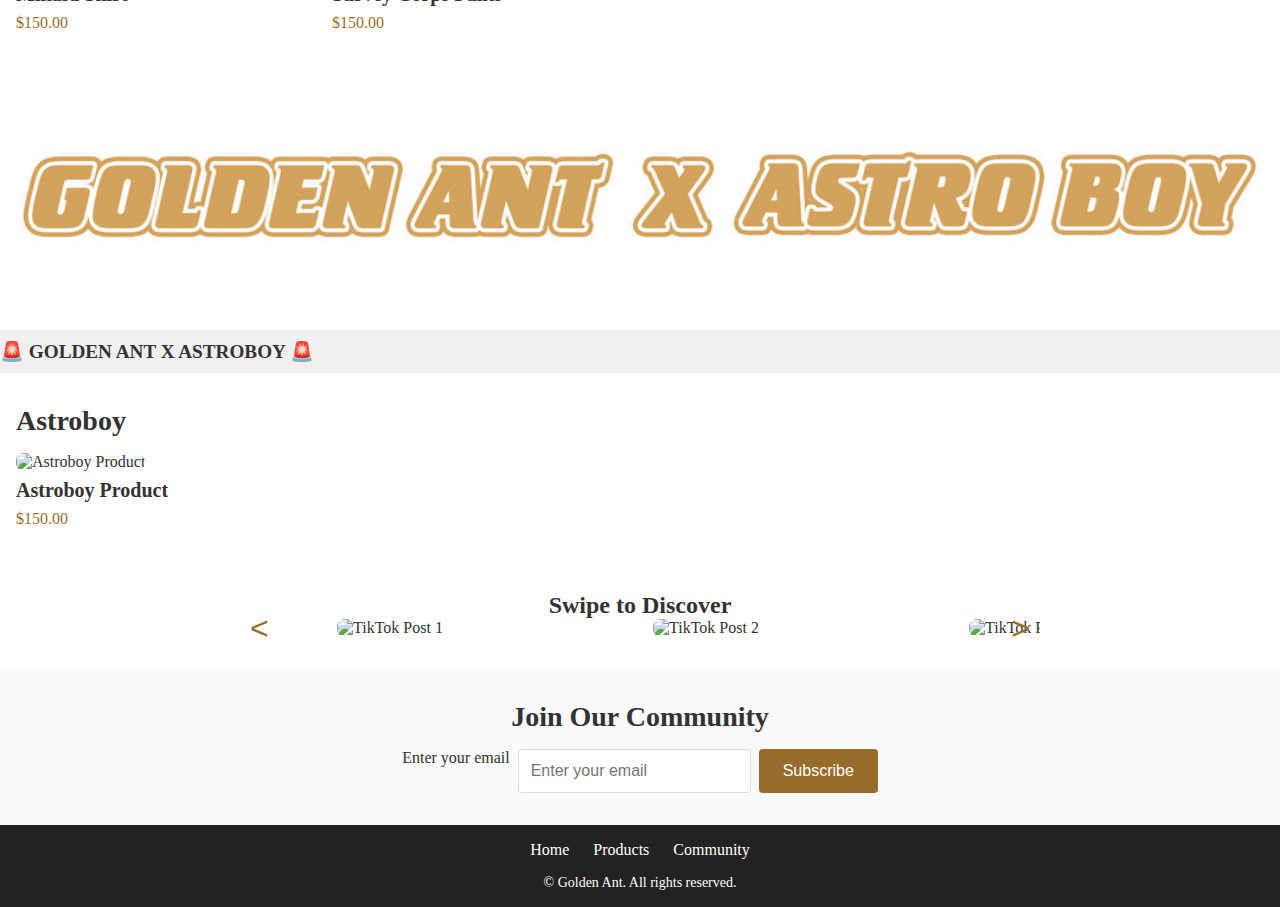
==== commit 8a58f366: "fixed most issues" ====
--- a/index.html
+++ b/index.html
@@ -5,7 +5,7 @@
     <meta name="author" content="Anko">
     <meta name="viewport" content="width=device-width, initial-scale=1">
     <title>Golden Ant x Attack on Titan</title>
-    <link href="styles/style.css" rel="stylesheet">
+    <link href="./styles/style.css" rel="stylesheet">
     <link rel="icon" type="image/svg+xml" href="images/ga-logo_32x32.png">
 </head>
 
@@ -25,24 +25,24 @@
 			  <button class="nav-toggle" aria-label="Toggle navigation">☰</button>
 
 			  <a class="search-toggle" aria-label="Search">
-				<img src="/images/search-icon.svg" alt="Search" />
+				<img src="./images/search-icon.svg" alt="Search" />
 			  </a>
 			</div>
 
 			<!-- Logo in the middle -->
 			<div class="nav-logo">
 			  <a href="#home" aria-label="Home">
-				<img src="/images/GA-WORD-B-goldstar(3).png" alt="Golden Ant Logo" />
+				<img src="./images/GA-WORD-B-goldstar(3).png" alt="Golden Ant Logo" />
 			  </a>
 			</div>
 		  
 			<!-- Right Navigation -->
 			<div class="header-right">
 			  <a href="#login" class="icon" aria-label="User Login">
-				<img src="/images/user-icon.svg" alt="User Login" />
+				<img src="./images/user-icon.svg" alt="User Login" />
 			  </a>
 			  <a href="#cart" class="icon" aria-label="Shopping Cart">
-				<img src="/images/cart-icon.svg" alt="Shopping Cart" />
+				<img src="./images/cart-icon.svg" alt="Shopping Cart" />
 			  </a>
 			  <button class="dark-mode-toggle" aria-label="Toggle dark mode">🌙</button>
 
@@ -57,6 +57,19 @@
 				<li><a href="#products">Products</a></li>
 				<li><a href="#community">Community</a></li>
 			  </ul>
+
+			  <div class="theme-toggle">
+				<label>
+				  <input type="radio" name="theme" value="auto" checked> Auto
+				</label>
+				<label>
+				  <input type="radio" name="theme" value="light"> Light
+				</label>
+				<label>
+				  <input type="radio" name="theme" value="dark"> Dark
+				</label>
+			  </div>
+			  
 			</aside>
 		  </nav>
 		  
@@ -67,7 +80,7 @@
     <main>
         <!-- Hero Section -->
         <section id="hero" class="hero">
-			<img id="hero-back"src="/images/AOT-LOOKBOOK-BANNER-MOBILE_e3d290a5-d907-42a6-9ab3-81bd8cd0cb33_540x.jpg" alt="">
+			<img id="hero-back"src="./images/AOT-LOOKBOOK-BANNER-MOBILE_e3d290a5-d907-42a6-9ab3-81bd8cd0cb33_540x.jpg" alt="">
             <a href="products.html" class="cta-button" aria-label="Shop Now">Shop Now</a>
         </section>
 
@@ -91,26 +104,53 @@
 	<button class="carousel-control next" aria-label="Next Review">→</button>
   </section>
   
-  <img src="images/WEB-COLLAB-BLOCK-yellow-bg-off-center_1080x.jpg" alt="A descriptive text of the image" class="responsive-image" />
+  <img src="./images/WEB-COLLAB-BLOCK-yellow-bg-off-center_1080x.jpg" alt="A descriptive text of the image" class="responsive-image" />
 
  <!-- Announcement Bar -->
  <div class="announcement-bar-white">
   <div class="sf__scrolling-text-">
-    <p>🚨 GOLDEN ANT X ASTROBOY 🚨</p>
+    <p>🚨 GOLDEN ANT X Attack on Titan 🚨</p>
   </div>
 </div>
 <!-- Featured Products Section: Attack on Titan -->
-<section id="products" class="featured-products">
-  <h2>Attack on Titan</h2>
-  <div class="product-grid">
-    <div class="product">
-      <img src="product1.jpg" alt="Survey Cloak Jacket">
-      <h3>Survey Cloak Jacket</h3>
-      <p>$150.00</p>
-    </div>
-    <!-- Add more products as needed -->
-  </div>
-</section>
+ <h2>Attack on Titan</h2>
+ <section id="products" class="featured-products">
+	<div class="product-grid">
+	  <div class="product">
+		<img src="./images/cloak-aot.jpg" alt="Survey Cloak Jacket">
+		<h3>Survey Cloak Jacket</h3>
+		<p>$150.00</p>
+	  </div>
+	  <div class="product">
+		<img src="./images/jacket-aot.jpg" alt="Survey Cloak Jacket">
+		<h3>Survey Cloak Jacket</h3>
+		<p>$150.00</p>
+	  </div>
+	  <div class="product">
+		<img src="./images/levishirt-aot.jpg" alt="Levi Shirt">
+		<h3>Levi Shirt</h3>
+		<p>$150.00</p>
+	  </div>
+	  <div class="product">
+		<img src="./images/deck-aot.jpg" alt="Skate Deck with Titan Design">
+		<h3>Skate Deck</h3>
+		<p>$150.00</p>
+	  </div>
+	  <div class="product">
+		<img src="./images/mikasashirt-aot.jpg" alt="Mikasa Shirt">
+		<h3>Mikasa Shirt</h3>
+		<p>$150.00</p>
+	  </div>
+	  <div class="product">
+		<img src="./images/pants-aot.jpg" alt="Survey Corps Pants">
+		<h3>Survey Corps Pants</h3>
+		<p>$150.00</p>
+	  </div>
+	</div>
+  </section>
+  
+
+<img src="./images/GA-X-ASTRO-BANNER-WEB-YELLOW-CENTER_1080x.jpg" alt="A descriptive text of the image" class="responsive-image" />
 
 <!-- Announcement Bar (Repeated) -->
 <div class="announcement-bar-white">
--- a/styles/style.css
+++ b/styles/style.css
@@ -19,23 +19,67 @@
 	--padding: 1rem; /* Reusable padding unit */
 	--link-hover-color: #e0921b; /* Link hover effect */
 	--border-radius: 0.25rem; /* Border radius for consistent styling */
-  }
-  
-  /****************/
-  /* JOUW STYLING */
-  /****************/
-  body.dark-mode {
-	--primary-color: #f0b74b; /* Slightly brighter golden accent */
-	--secondary-color: #111; /* Darker background for contrast */
-	--light-color: #181818; /* Dark mode background */
-	--text-color: #e0e0e0; /* Light text for contrast */
-	--link-hover-color: #fbb34b; /* Brighter gold hover effect */
-	--bg-color: #202020; /* Neutral background for cards and carousels */
-	--border-color: #444; /* Softer borders */
+	--bg-color: #ffffff; /* Background color for cards and content */
+	--border-color: #ddd; /* Default border color */
+	color-scheme: light dark; /* Support for system light/dark modes */
+  }
+  
+  /* Default Styles */
+  body {
+	background-color: var(--light-color);
+	color: var(--text-color);
 	overflow-x: hidden; /* Prevent horizontal scrolling issues */
   }
   
-  /* Announcement Bar */
+  a {
+	color: var(--primary-color);
+	text-decoration: none;
+  }
+  
+  a:hover {
+	color: var(--link-hover-color);
+  }
+  
+  /* Dark Mode */
+  html:has([value="dark"]:checked) {
+	--primary-color: #f0b74b;
+	--secondary-color: #111;
+	--light-color: #181818;
+	--text-color: #e0e0e0; /* Light text for dark mode */
+	--link-hover-color: #fbb34b;
+	--bg-color: #202020;
+	--border-color: #444;
+  }
+  
+  /* Light Mode */
+  html:has([value="light"]:checked) {
+	--primary-color: #986c2a; /* Golden Accent */
+	--secondary-color: #222; /* Dark Shade */
+	--light-color: #fff; /* White */
+	--text-color: #333; /* Standard Text Color */
+	--link-hover-color: #e0921b; /* Link hover effect */
+	--bg-color: #ffffff; /* Background color for cards and content */
+	--border-color: #ddd; /* Default border color */
+  }
+  
+  /* Add smooth transition for theme changes */
+  html {
+	transition: background-color 0.3s ease, color 0.3s ease;
+  }
+  
+  /* Side Navigation in Dark Mode */
+html:has([value="dark"]:checked) .side-nav {
+	background-color: var(--secondary-color); /* Darker background */
+  }
+  
+  html:has([value="dark"]:checked) .side-nav ul li a {
+	color: var(--text-color); /* Light text color for links */
+  }
+  
+  html:has([value="dark"]:checked) .side-nav ul li a:hover {
+	color: var(--link-hover-color); /* Adjust hover color */
+  }
+
 /* Announcement Bar */
 .announcement-bar {
 	display: block;
@@ -82,12 +126,30 @@
   }
   
   /* Scrolling Text Style for White Background */
-  .sf__scrolling-text- p {
+  .sf__scrolling-text- {
 	font-size: 1.2rem;
 	margin: 0;
 	font-weight: bold;
-  }
-  
+	width: 100%;
+	height: auto;
+	display: flex;
+	flex-direction: row;
+	align-items: center;
+	justify-content: flex-start;
+	overflow: hidden;
+	white-space: nowrap;
+	vertical-align: baseline;
+	animation: scrollText 10s linear infinite;
+  }
+
+  @keyframes scrolltext{
+	0% {
+	  transform: translateX(100%); /* Start from the right */
+	}
+	100% {
+	  transform: translateX(-100%); /* End at the left */
+	}
+  }
 /*****************/
 /* HEADER STYLES */
 header {
@@ -128,13 +190,6 @@
 	  justify-content: flex-end; /* Right-align icons */
   }
   
-  .icon img,
-  .search-toggle img {
-	  width: 24px;
-	  height: 24px;
-  }
-  
-  
   /* Center the Logo */
   .nav-logo {
     flex: 1; /* Takes available space */
@@ -219,7 +274,7 @@
   
   
   /* Responsive Design for Smaller Screens */
-  @media (max-width: 768px) {
+  @media (min-width:430) {
     header {
         flex-wrap: wrap; /* Allow wrapping on smaller screens */
         padding: 0.75rem;
@@ -243,7 +298,7 @@
 	  }
 } 
   /* Hero Section */
-  #hero-back {
+  #hero-back,.responsive-image {
 	position: relative;
 	background: center/contain no-repeat; /* Use contain instead of cover */
   	background-color: #333; /* Fallback background color */
@@ -379,9 +434,11 @@
   
   .product-grid {
 	display: grid;
-	grid-template-columns: repeat(auto-fit, minmax(10rem, 1fr));
-	gap: 1rem;
-  }
+	grid-template-columns: 1fr 1fr; /* 2 columns for mobile */
+	gap: 1rem; /* Space between grid items */
+  }
+  
+
   
   .product img {
 	width: 100%;
@@ -398,6 +455,7 @@
 	font-size: 1rem;
 	color: var(--primary-color);
   }
+  
   
   /* TikTok Carousel Section */
 .social-section {
@@ -546,11 +604,7 @@
   }
   
   /* Responsive Design: Mobile First */
-  @media (min-width: 768px) {
-	/* Update layout for tablets and larger screens */
-	.product-grid {
-	  grid-template-columns: repeat(auto-fit, minmax(12rem, 1fr));
-	}
+  
   
 	.reviews {
 	  grid-template-columns: repeat(auto-fit, minmax(18rem, 1fr));
@@ -559,7 +613,7 @@
 	.carousel {
 	  gap: 2rem;
 	}
-  }
+  
   
   @media (min-width: 1024px) {
 	/* Update layout for larger screens */
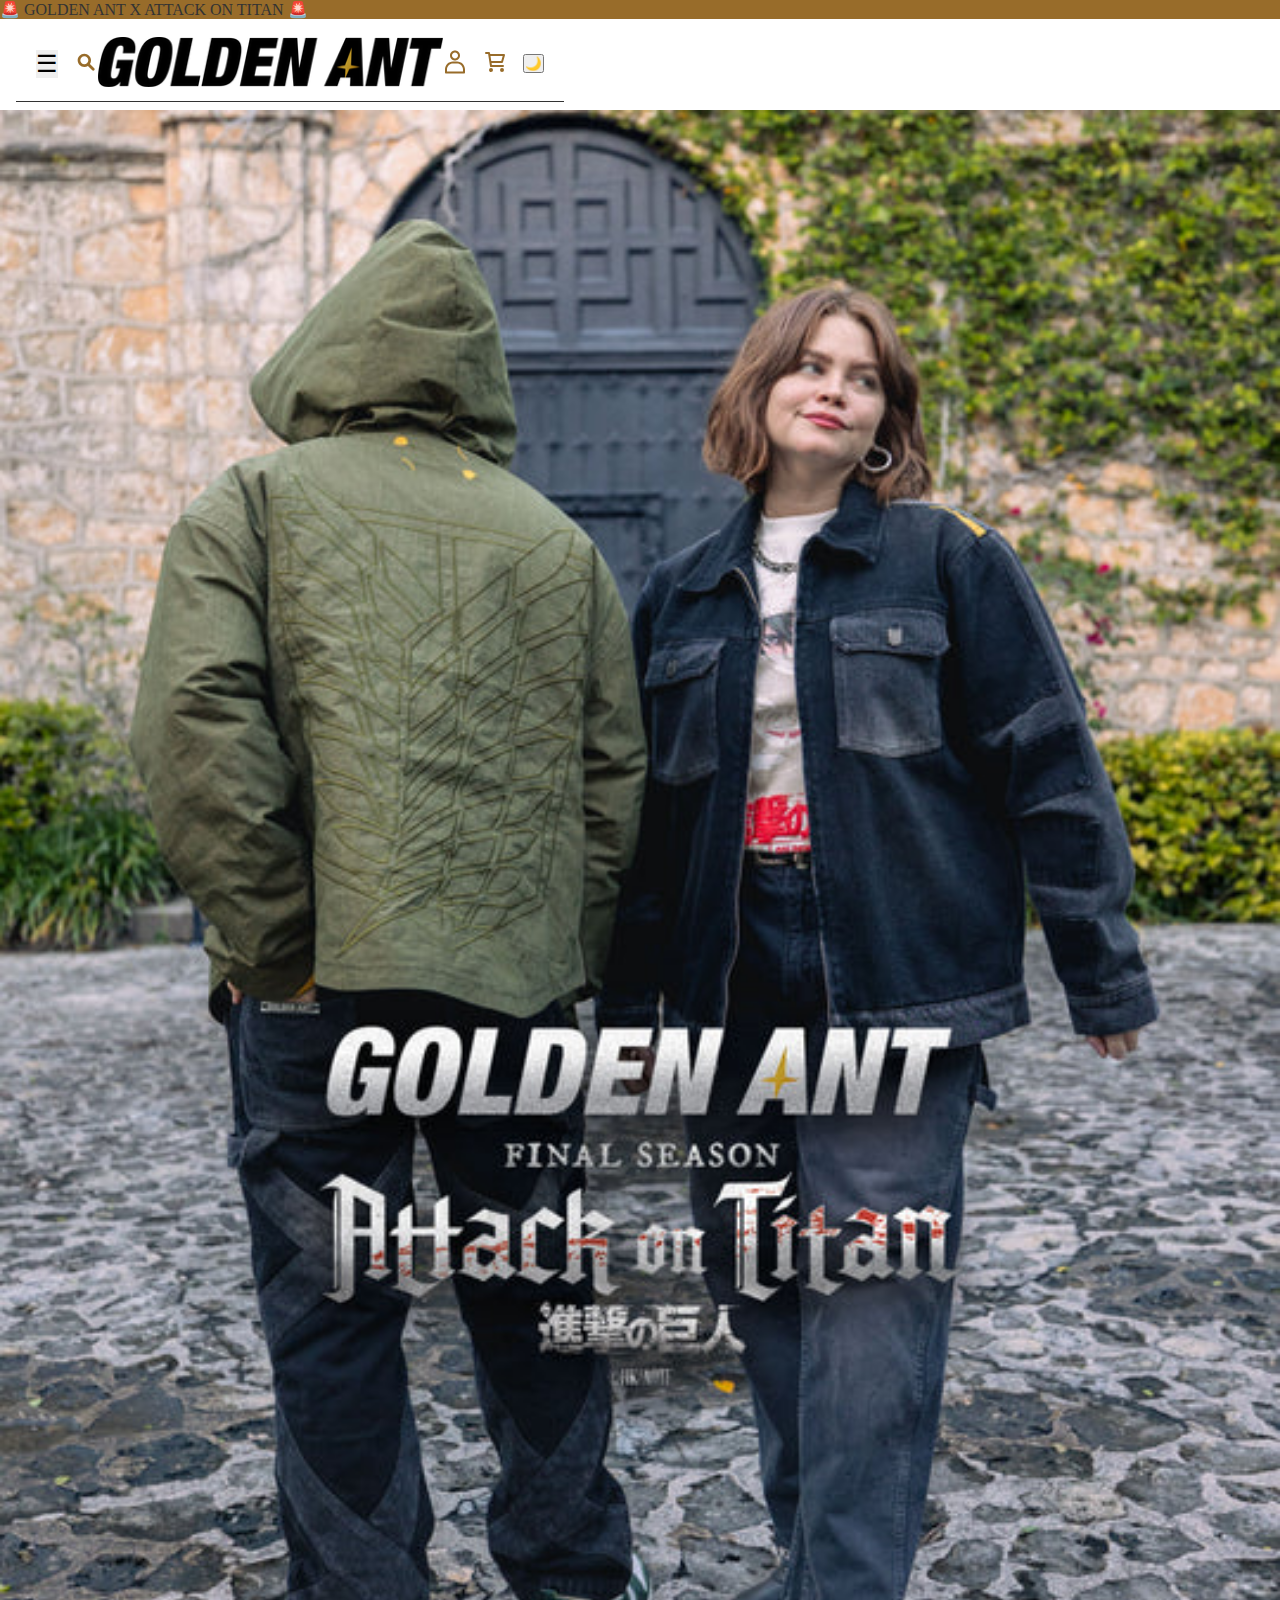
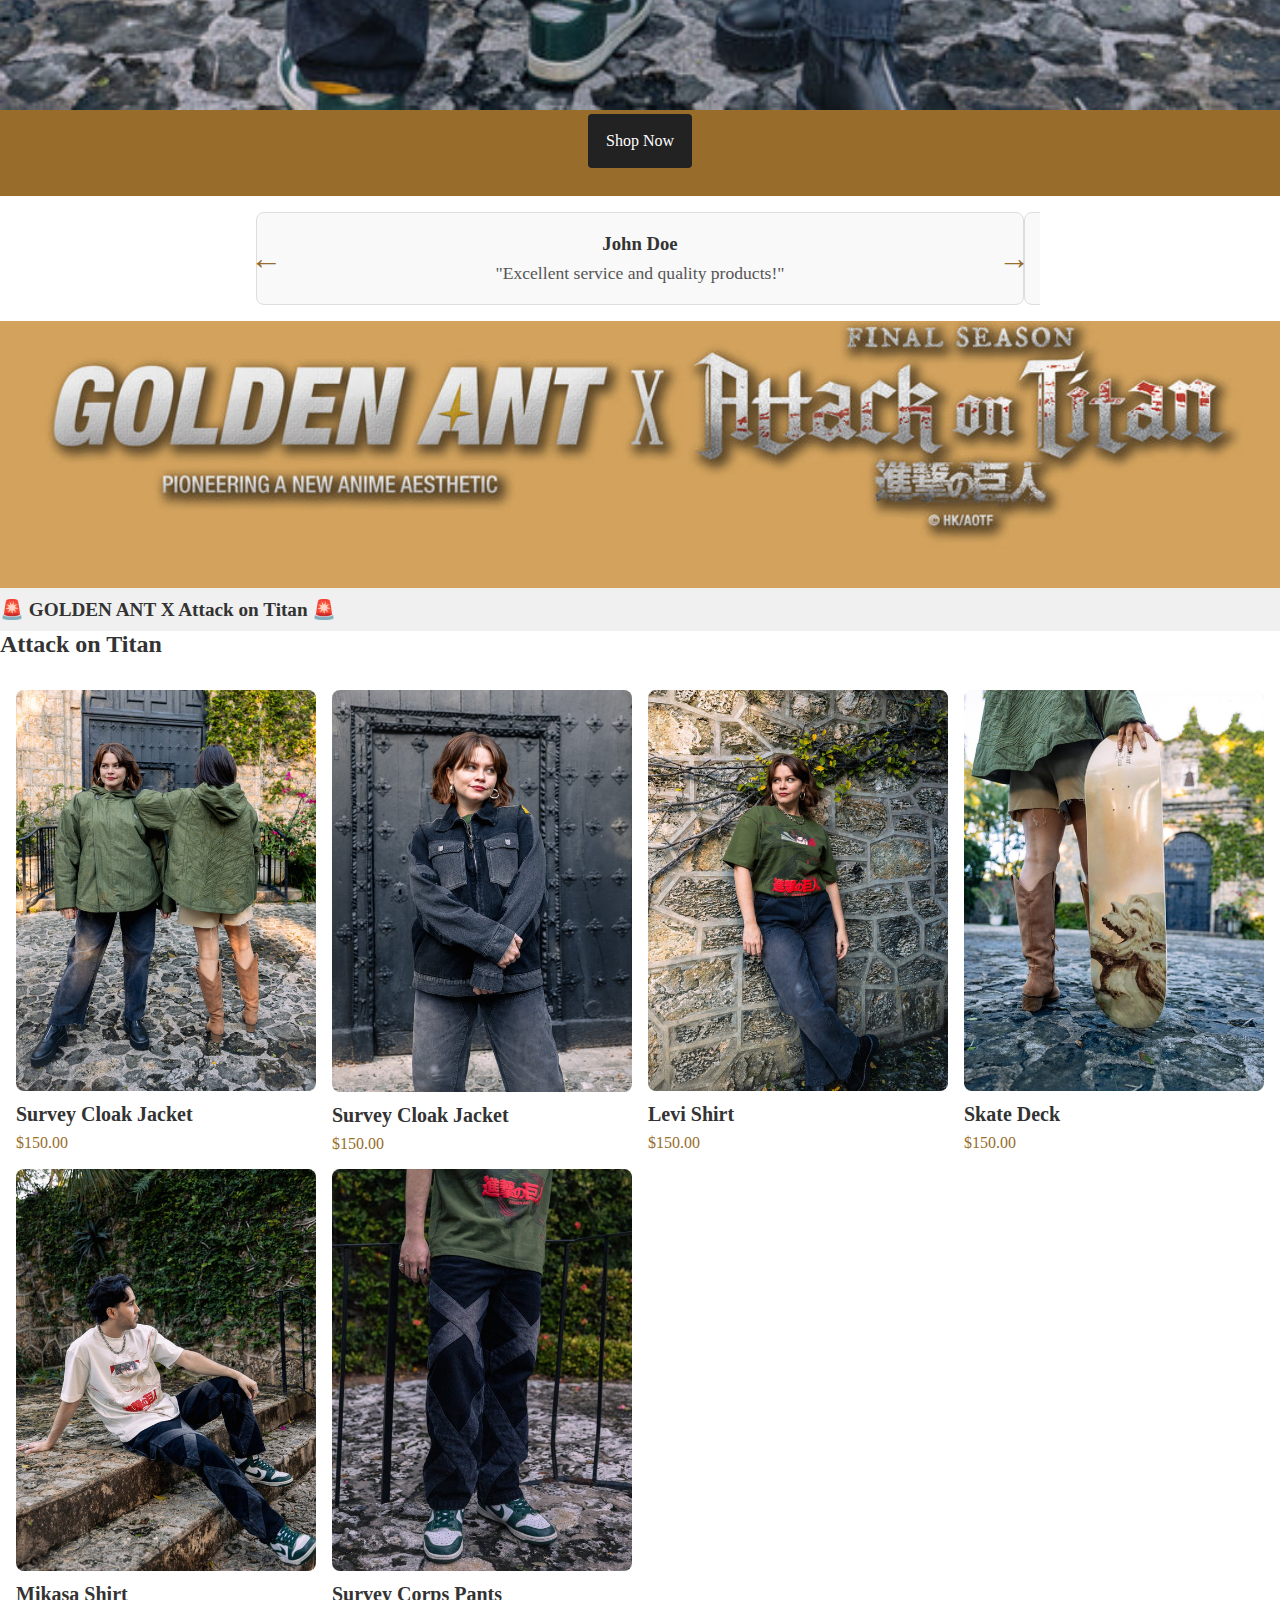
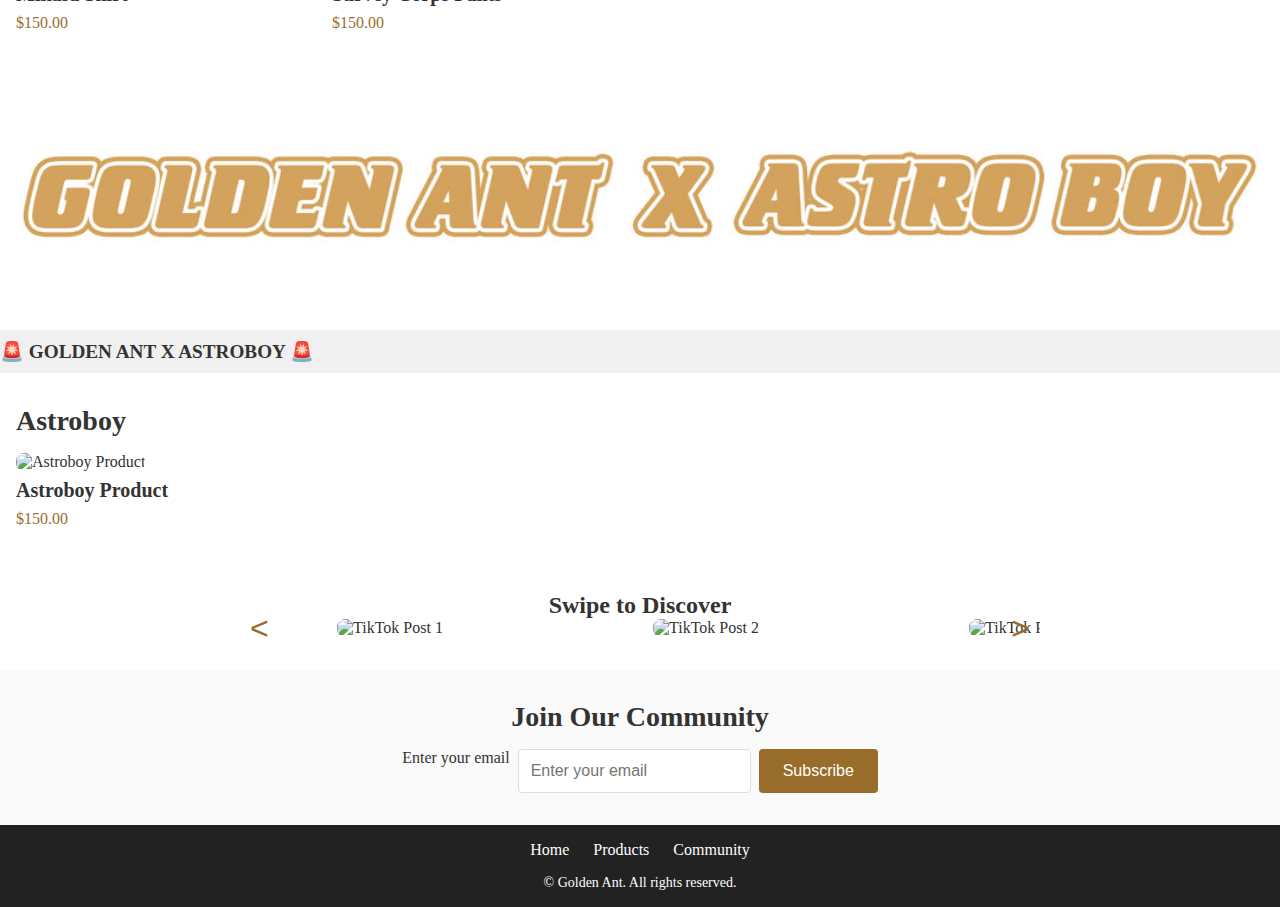
==== commit e3267b5e: "thx" ====
--- a/index.html
+++ b/index.html
@@ -218,6 +218,6 @@
         </div>
     </footer>
 
-    <script src="/scripts/script.js"></script>
+    <script src="./scripts/script.js"></script>
 </body>
 </html>
--- a/styles/style.css
+++ b/styles/style.css
@@ -65,6 +65,7 @@
   /* Add smooth transition for theme changes */
   html {
 	transition: background-color 0.3s ease, color 0.3s ease;
+	overflow: hidden;
   }
   
   /* Side Navigation in Dark Mode */
@@ -243,7 +244,6 @@
   
   /* Navigation Toggle Button */
   .nav-toggle {
-	background: none;
 	border: none;
 	font-size: 1.5rem;
 	cursor: pointer;
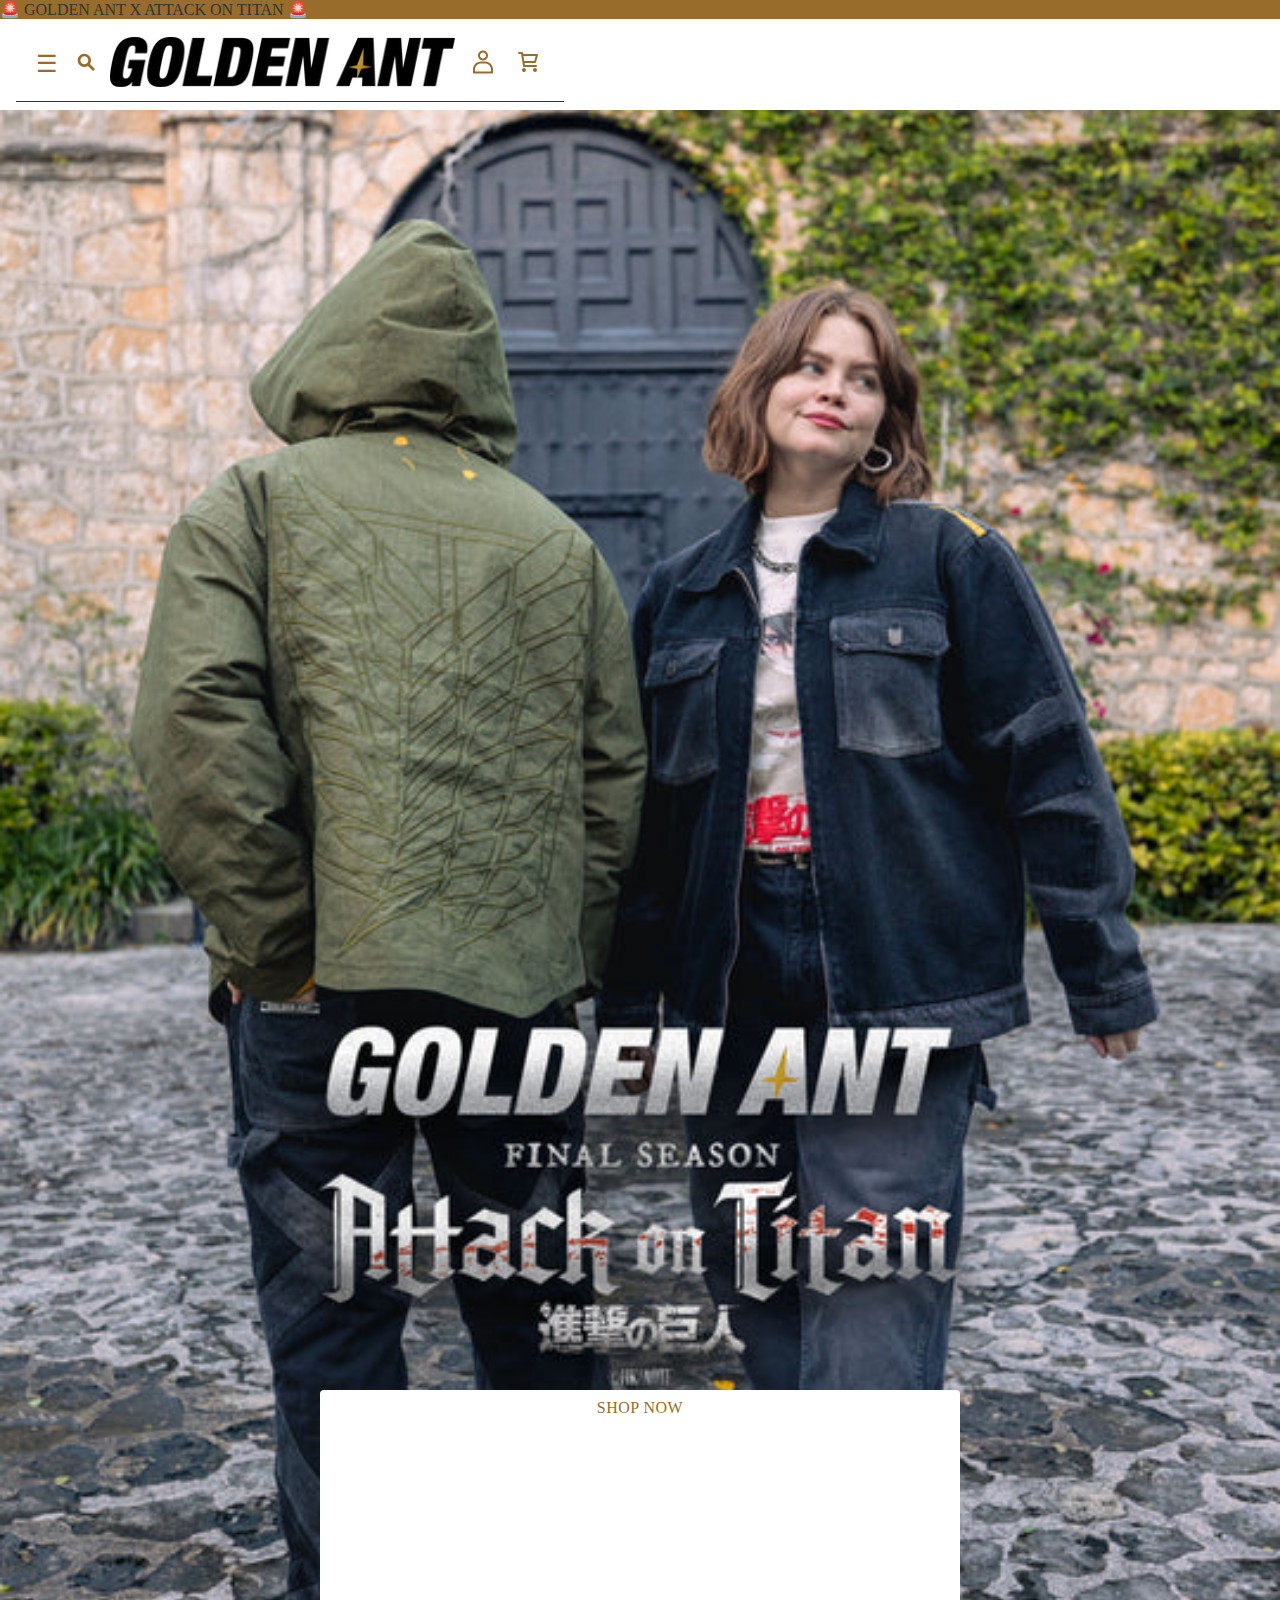
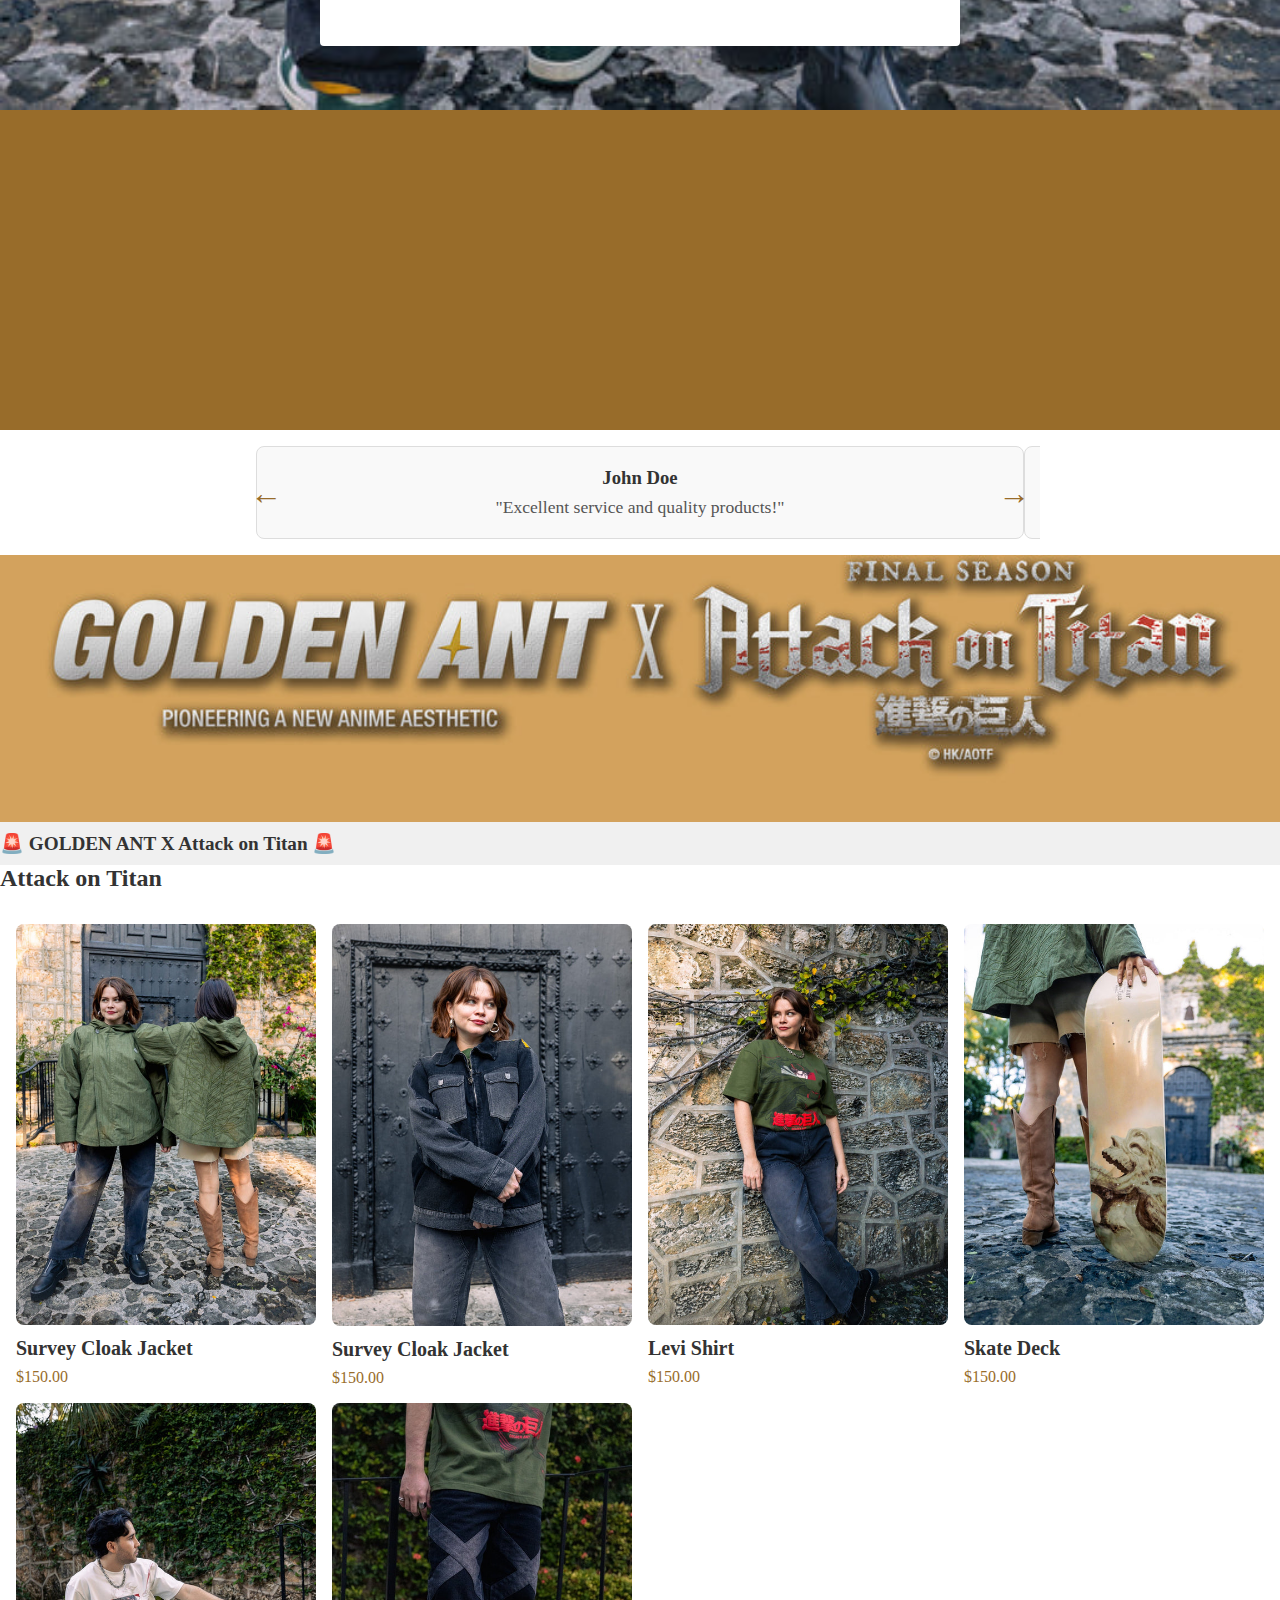
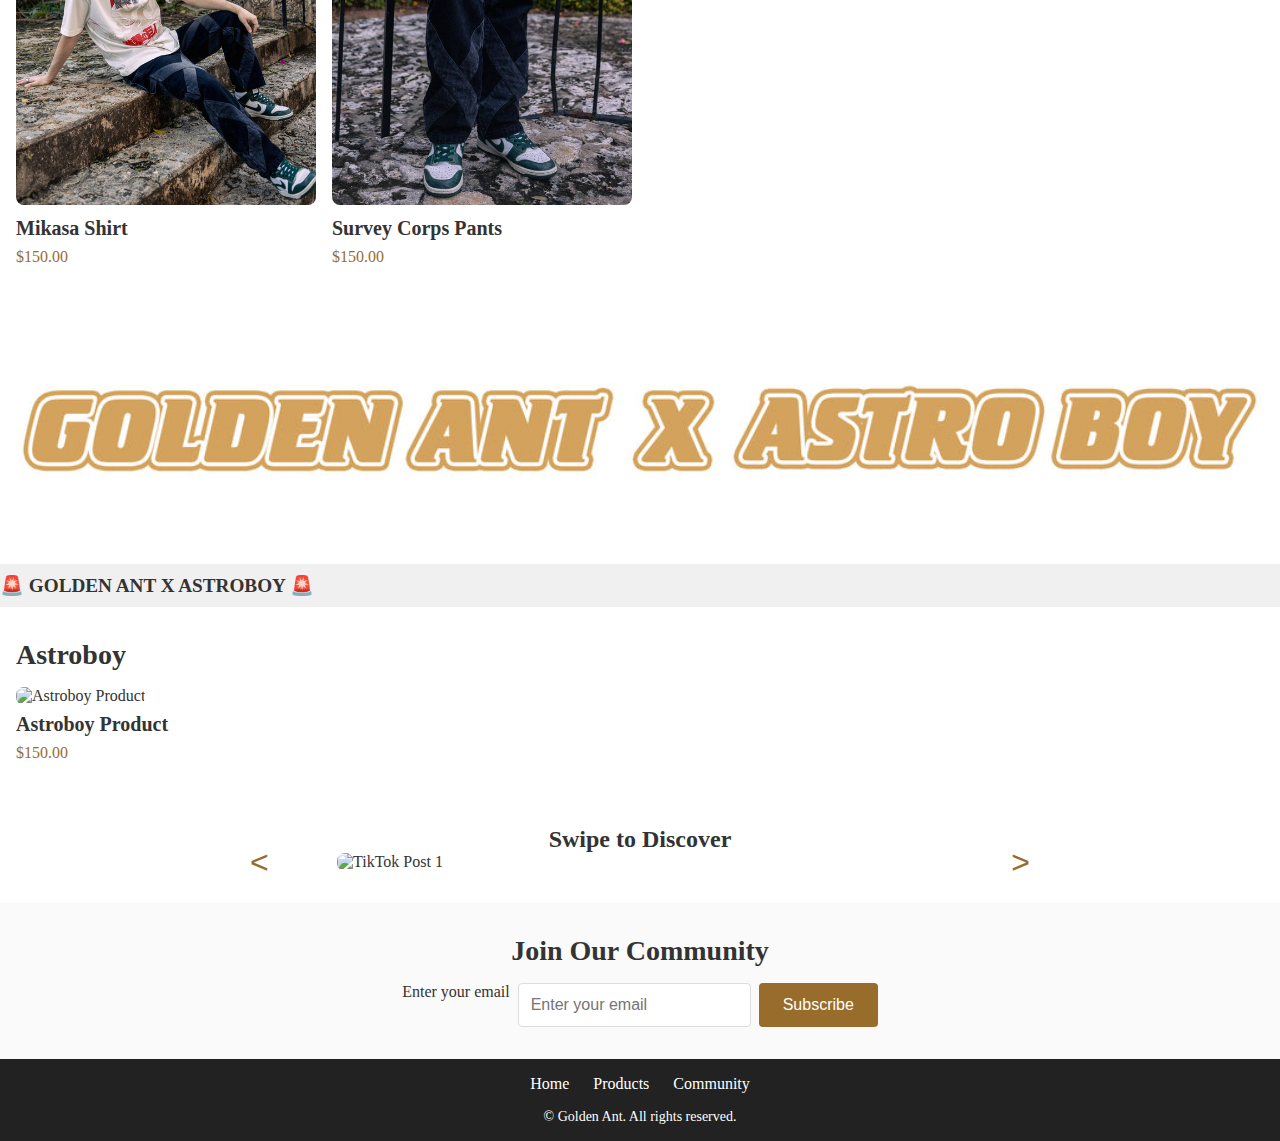
==== commit 810b9680: "commitment issue" ====
--- a/index.html
+++ b/index.html
@@ -44,7 +44,6 @@
 			  <a href="#cart" class="icon" aria-label="Shopping Cart">
 				<img src="./images/cart-icon.svg" alt="Shopping Cart" />
 			  </a>
-			  <button class="dark-mode-toggle" aria-label="Toggle dark mode">🌙</button>
 
 			</div>
 		  
--- a/styles/style.css
+++ b/styles/style.css
@@ -65,7 +65,8 @@
   /* Add smooth transition for theme changes */
   html {
 	transition: background-color 0.3s ease, color 0.3s ease;
-	overflow: hidden;
+	overflow-x: hidden;
+	overflow-y: auto; 
   }
   
   /* Side Navigation in Dark Mode */
@@ -79,6 +80,22 @@
   
   html:has([value="dark"]:checked) .side-nav ul li a:hover {
 	color: var(--link-hover-color); /* Adjust hover color */
+  }
+/* Specific fix for grid and flex issues */
+.hero, .product-grid, .carousel, .social-feed {
+	max-width: 100%; /* Prevent grid and flex containers from overflowing */
+	overflow: hidden; /* Safeguard against content overflow */
+  }
+  
+  /* Responsive Images and Content */
+  img, video, iframe {
+	max-width: 100%; /* Ensure media does not exceed container width */
+	height: auto; /* Maintain aspect ratio */
+  }
+  /* Handle side navigation overflow */
+  .side-nav {
+	overflow-y: auto; /* Prevent horizontal scrolling on the side navigation */
+	max-width: 100%; /* Ensure it fits within the viewport */
   }
 
 /* Announcement Bar */
@@ -197,11 +214,13 @@
     display: flex;
     justify-content: center; /* Centers the logo */
     align-items: center; /* Aligns logo vertically */
+	padding-right: 1em;
 }
 
 .nav-logo img {
     max-height: 50px; /* Keep a consistent logo size */
     max-width: 100%;
+	margin-left:0.5em;
 }
 
   /* Side Navigation (Initially hidden) */
@@ -247,6 +266,8 @@
 	border: none;
 	font-size: 1.5rem;
 	cursor: pointer;
+	background-color:var(--bg-color);
+	color: var(--primary-color);
   }
   
   .close-btn {
@@ -269,6 +290,7 @@
 	cursor: pointer;
 	flex: 1;
     text-align: right;
+	margin-right:0.27em;
   }
   
   
@@ -306,10 +328,18 @@
   	transition: margin-top 0.3s ease; /* Adjust based on the height of the header */
   }
 
+	#hero-back{
+	grid-row: 1 / 6;
+    grid-column: 1 / -1;
+}
   .hero {
 	text-align: center;
 	background-color: var(--primary-color);
 	color: var(--light-color);
+	display: grid;
+    grid-template-columns: 1fr 1fr 1fr 1fr;
+    grid-template-rows: repeat(6, 1fr);
+    min-height: 70vh;
   }
   
   .hero h1 {
@@ -323,25 +353,25 @@
   
   .cta-button {
 	display: inline-block;
-	margin: 0 0 1.75rem;
+	line-height: 0px;
+	margin: 0 0 4rem;
 	padding: 1.125rem;
 	font-size: 1rem;
-	background-color: var(--secondary-color);
-	color: var(--light-color);
+	background-color: var(--light-color);
 	text-decoration: none;
-	border-radius: var(--border-radius);
+	text-decoration-color: var(--primary-color);
+	border-radius:var(--border-radius);
+	letter-spacing: .03em;
+    text-transform: uppercase;
 	transition: background-color 0.3s ease;
+	grid-row: 5 / 6;
+    grid-column: 2 / 4;
+    z-index: 2;
 	
   }
 
-  .cta-button,
 .newsletter button {
   color: var(--light-color); /* White or light color for the text */
-}
-
-body.dark-mode .cta-button,
-body.dark-mode .newsletter button {
-  color: var(--text-color); /* Light gray text for contrast in dark mode */
 }
   
   /* Reviews Section */
